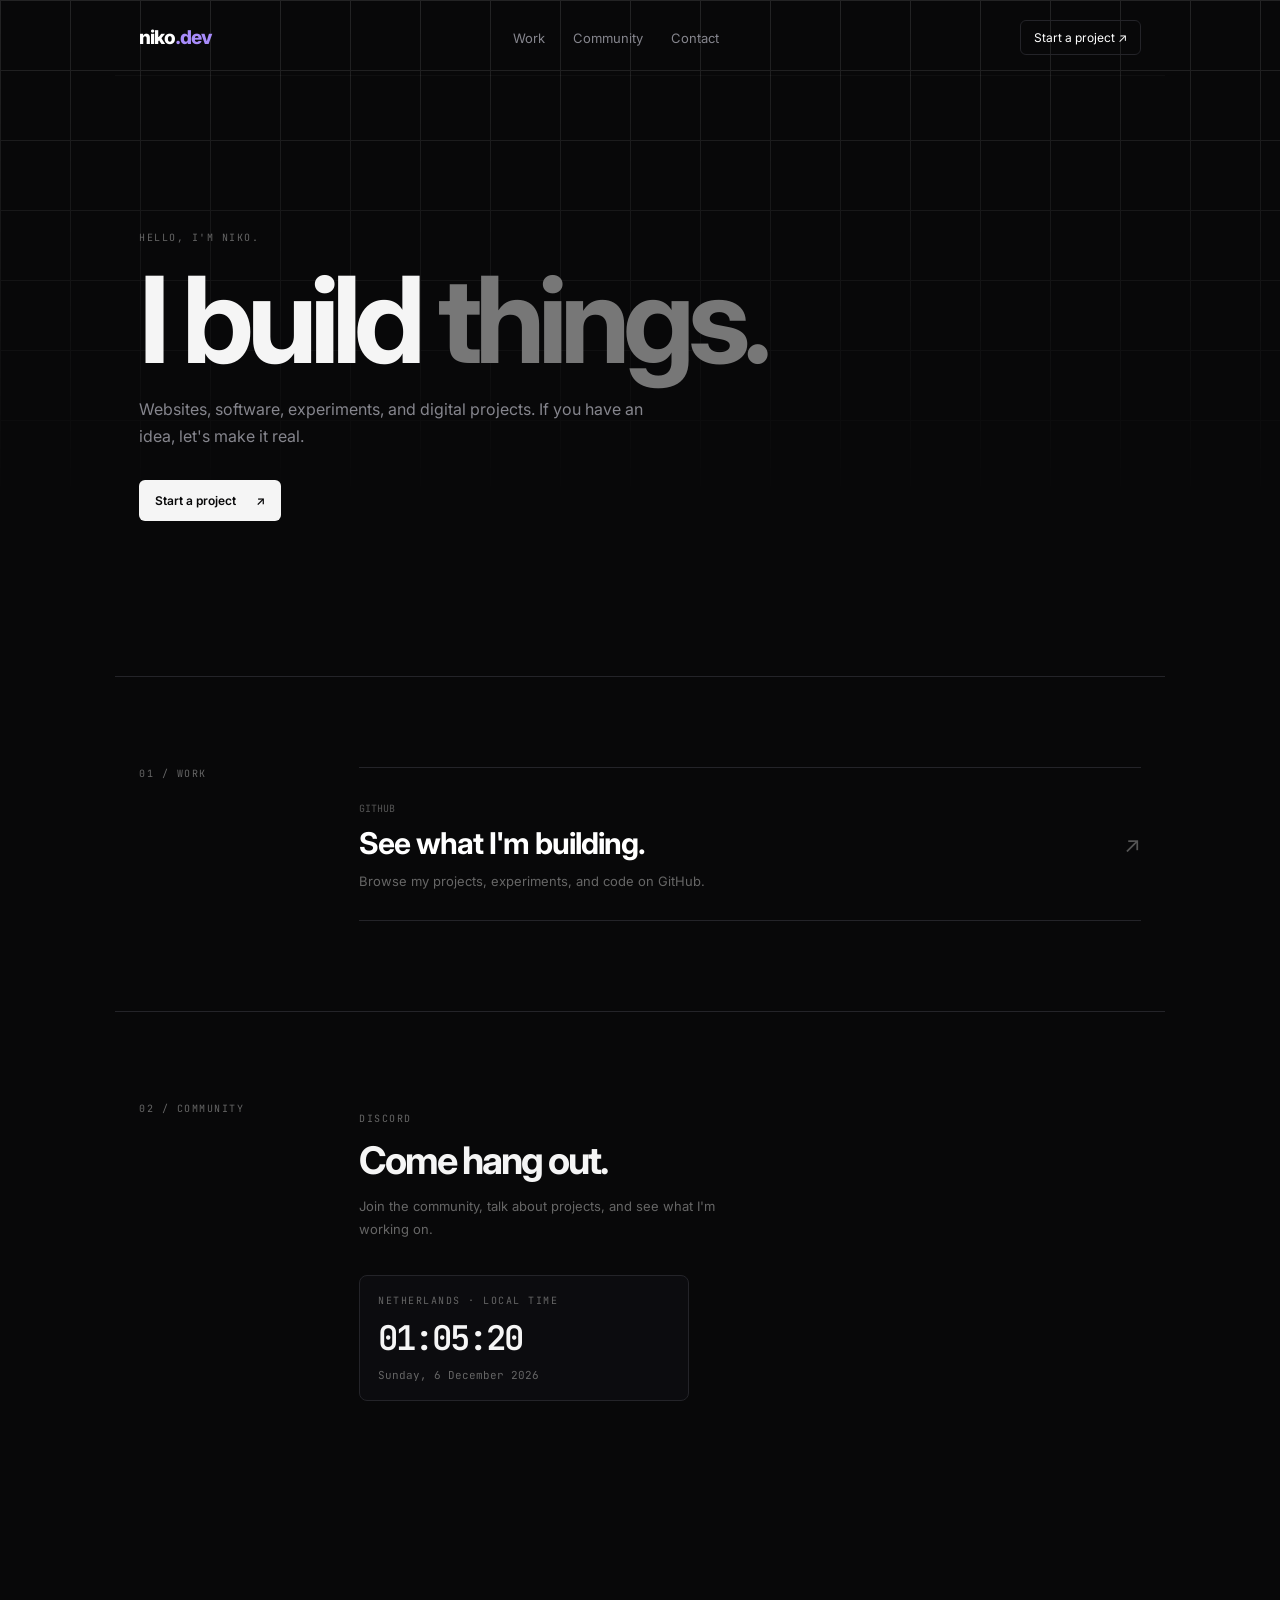
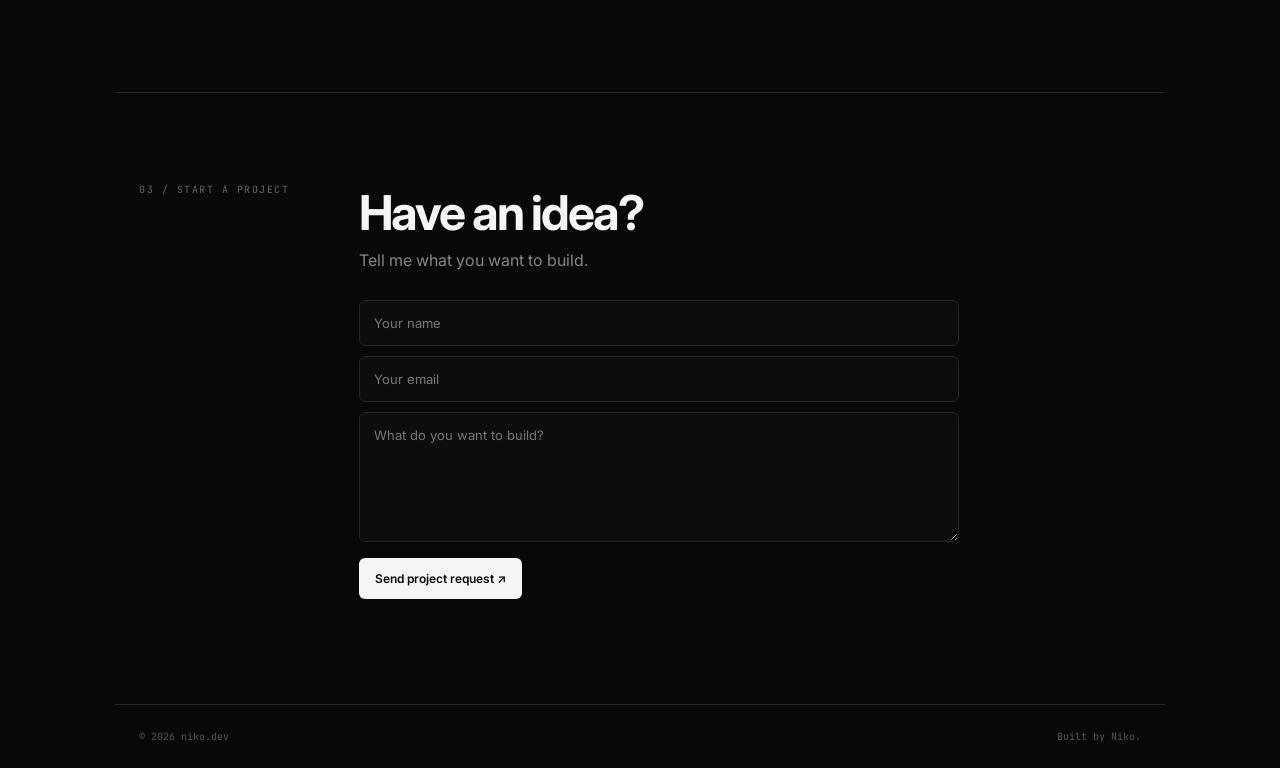
==== index.html @ c7d8f011 "Build smooth developer portfolio with Discord widget and Netherlands time" ====
<!doctype html>
<html lang="en">
<head>
<meta charset="UTF-8">
<meta name="viewport" content="width=device-width,initial-scale=1">
<title>Niko — Developer</title>
<link rel="preconnect" href="https://fonts.googleapis.com">
<link rel="preconnect" href="https://fonts.gstatic.com" crossorigin>
<link href="https://fonts.googleapis.com/css2?family=Inter:wght@400;500;600;700;800&family=JetBrains+Mono&display=swap" rel="stylesheet">
<style>
:root{--bg:#080809;--text:#f5f5f5;--muted:#85858d;--line:#242429;--accent:#a78bfa}*{box-sizing:border-box}html{scroll-behavior:smooth}body{margin:0;background:var(--bg);color:var(--text);font-family:Inter,Arial,sans-serif;overflow-x:hidden}body:before{content:"";position:fixed;inset:0;pointer-events:none;opacity:.11;background-image:linear-gradient(#fff 1px,transparent 1px),linear-gradient(90deg,#fff 1px,transparent 1px);background-size:70px 70px;mask-image:linear-gradient(#000,transparent 58%)}header{height:76px;max-width:1050px;margin:auto;padding:0 24px;display:flex;align-items:center;justify-content:space-between;border-bottom:1px solid #ffffff08;position:relative;z-index:2}.logo{color:#fff;text-decoration:none;font-weight:800;font-size:19px;letter-spacing:-1px}.logo span{color:var(--accent)}nav{display:flex;gap:28px}nav a{font-size:13px;color:var(--muted);text-decoration:none;transition:.25s}nav a:hover{color:#fff}.contact-btn{font-size:12px;color:#fff;text-decoration:none;border:1px solid var(--line);padding:9px 13px;border-radius:6px;transition:.25s}.contact-btn:hover{border-color:#555;background:#111}.hero{max-width:1050px;margin:auto;padding:145px 24px 155px}.mono,.label{font:10px "JetBrains Mono",monospace;letter-spacing:1.5px;color:#666}.hero h1{font-size:clamp(64px,11vw,120px);line-height:.9;letter-spacing:-7px;margin:22px 0}.hero h1 em{font-style:normal;color:#777}.intro{max-width:510px;color:var(--muted);font-size:16px;line-height:1.7;margin-bottom:30px}.primary{display:inline-flex;align-items:center;gap:20px;background:#f5f5f5;color:#080809;text-decoration:none;border:0;border-radius:6px;padding:13px 16px;font:600 12px Inter;cursor:pointer;transition:transform .25s,box-shadow .25s,background .25s}.primary:hover{background:#fff;transform:translateY(-2px);box-shadow:0 10px 35px #0008}.section{max-width:1050px;margin:auto;padding:90px 24px;border-top:1px solid var(--line);display:grid;grid-template-columns:180px 1fr;gap:40px}.github{min-height:150px;padding:28px 0;border-bottom:1px solid var(--line);border-top:1px solid var(--line);display:flex;align-items:center;justify-content:space-between;color:#fff;text-decoration:none;transition:padding .3s}.github:hover{padding-left:12px;padding-right:12px}.github:hover h2{color:var(--accent)}.github span{font:10px "JetBrains Mono";color:#555}.github h2{font-size:30px;letter-spacing:-1px;margin:9px 0;transition:color .25s}.github p,.muted{font-size:13px;color:#666;margin:0;line-height:1.7}.github b{font-size:22px;font-weight:400;color:#555}.community-grid{display:grid;grid-template-columns:1fr 350px;gap:50px;align-items:start}.community-grid h2{font-size:38px;letter-spacing:-2px;margin:12px 0}.community iframe{border:1px solid var(--line);border-radius:10px;display:block}.time-box{margin-top:35px;padding:18px;border:1px solid var(--line);border-radius:8px;background:#0c0c0f;display:flex;flex-direction:column;gap:8px;max-width:330px}.time-box strong{font:600 34px "JetBrains Mono";letter-spacing:-2px}.time-box small{color:#666;font:11px "JetBrains Mono"}.contact-content h2{font-size:48px;letter-spacing:-2px;margin:0 0 8px}.contact-content>p{color:var(--muted);margin:0 0 30px}form{max-width:600px;display:flex;flex-direction:column;gap:10px}input,textarea{background:#0d0d10;border:1px solid var(--line);border-radius:6px;padding:14px;color:#fff;font:13px Inter;outline:none;transition:border-color .25s,background .25s}input:focus,textarea:focus{border-color:#555;background:#101014}textarea{height:130px;resize:vertical}form .primary{align-self:flex-start;margin-top:6px}#status{font-size:12px;color:#8be28b;margin-top:15px}footer{max-width:1050px;margin:auto;border-top:1px solid var(--line);padding:25px 24px;color:#555;font:10px "JetBrains Mono";display:flex;justify-content:space-between}.fade{opacity:0;transform:translateY(14px);animation:up .7s cubic-bezier(.2,.8,.2,1) forwards}.delay1{animation-delay:.08s}.delay2{animation-delay:.16s}.delay3{animation-delay:.24s}.reveal{opacity:0;transform:translateY(18px);transition:opacity .7s,transform .7s}.reveal.show{opacity:1;transform:none}@keyframes up{to{opacity:1;transform:none}}@media(max-width:800px){header nav{display:none}.hero{padding:100px 20px 110px}.hero h1{letter-spacing:-4px}.section{grid-template-columns:1fr;gap:25px;padding:65px 20px}.community-grid{grid-template-columns:1fr}.community iframe{width:100%;max-width:350px}.contact-content h2{font-size:40px}.contact-btn{display:none}}
</style>
</head>
<body>
<header><a class="logo" href="/">niko<span>.dev</span></a><nav><a href="#work">Work</a><a href="#community">Community</a><a href="#contact">Contact</a></nav><a class="contact-btn" href="#contact">Start a project ↗</a></header>
<main>
<section class="hero"><div class="fade"><p class="mono">HELLO, I'M NIKO.</p></div><div class="fade delay1"><h1>I build <em>things.</em></h1></div><div class="fade delay2"><p class="intro">Websites, software, experiments, and digital projects. If you have an idea, let's make it real.</p></div><div class="fade delay3"><a class="primary" href="#contact">Start a project <span>↗</span></a></div></section>
<section id="work" class="section"><div class="label">01 / WORK</div><a class="github reveal" href="https://github.com/nikobutcooler" target="_blank" rel="noopener"><div><span>GITHUB</span><h2>See what I'm building.</h2><p>Browse my projects, experiments, and code on GitHub.</p></div><b>↗</b></a></section>
<section id="community" class="section"><div class="label">02 / COMMUNITY</div><div class="community-grid reveal"><div><p class="mono">DISCORD</p><h2>Come hang out.</h2><p class="muted">Join the community, talk about projects, and see what I'm working on.</p><div class="time-box"><span class="mono">NETHERLANDS · LOCAL TIME</span><strong id="nl-time">--:--:--</strong><small id="nl-date">Loading...</small></div></div><iframe src="https://discord.com/widget?id=1535584600049320071&theme=dark" width="350" height="500" allowtransparency="true" frameborder="0" sandbox="allow-popups allow-popups-to-escape-sandbox allow-same-origin allow-scripts"></iframe></div></section>
<section id="contact" class="section"><div class="label">03 / START A PROJECT</div><div class="contact-content reveal"><h2>Have an idea?</h2><p>Tell me what you want to build.</p><form id="project-form"><input required name="name" placeholder="Your name"><input required type="email" name="email" placeholder="Your email"><textarea required name="message" placeholder="What do you want to build?"></textarea><button class="primary" type="submit">Send project request ↗</button></form><div id="status"></div></div></section>
</main><footer><span>© 2026 niko.dev</span><span>Built by Niko.</span></footer>
<script>
const t=document.getElementById('nl-time'),d=document.getElementById('nl-date');function clock(){let n=new Date();t.textContent=new Intl.DateTimeFormat('en-NL',{timeZone:'Europe/Amsterdam',hour:'2-digit',minute:'2-digit',second:'2-digit',hour12:false}).format(n);d.textContent=new Intl.DateTimeFormat('en-NL',{timeZone:'Europe/Amsterdam',weekday:'long',day:'numeric',month:'long',year:'numeric'}).format(n)}clock();setInterval(clock,1000);const o=new IntersectionObserver(e=>e.forEach(x=>x.isIntersecting&&x.target.classList.add('show')),{threshold:.12});document.querySelectorAll('.reveal').forEach(x=>o.observe(x));document.getElementById('project-form').addEventListener('submit',function(e){e.preventDefault();document.getElementById('status').textContent='✓ Request prepared. Connect this form to your backend/email service to receive it.';this.reset()});
</script>
</body></html>
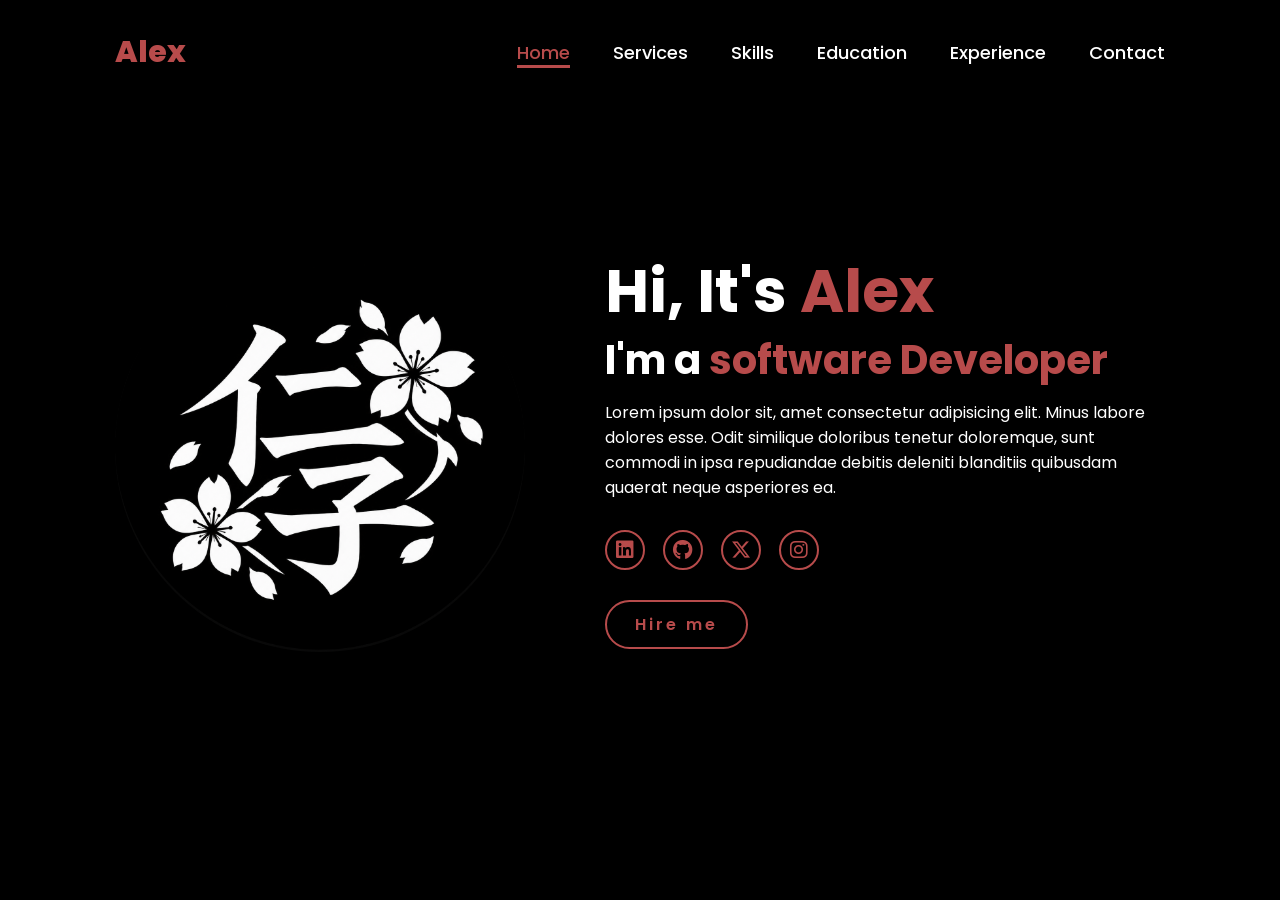
==== commit a475212b: "Rename index(1).html to index.html" ====
--- a/index.html
+++ b/index.html
@@ -1,25 +1,42 @@
-<!doctype html>
-<html lang="en">
-<head>
-<meta charset="UTF-8">
-<meta name="viewport" content="width=device-width,initial-scale=1">
-<title>Niko — Developer</title>
-<link rel="preconnect" href="https://fonts.googleapis.com">
-<link rel="preconnect" href="https://fonts.gstatic.com" crossorigin>
-<link href="https://fonts.googleapis.com/css2?family=Inter:wght@400;500;600;700;800&family=JetBrains+Mono&display=swap" rel="stylesheet">
-<style>
-:root{--bg:#080809;--text:#f5f5f5;--muted:#85858d;--line:#242429;--accent:#a78bfa}*{box-sizing:border-box}html{scroll-behavior:smooth}body{margin:0;background:var(--bg);color:var(--text);font-family:Inter,Arial,sans-serif;overflow-x:hidden}body:before{content:"";position:fixed;inset:0;pointer-events:none;opacity:.11;background-image:linear-gradient(#fff 1px,transparent 1px),linear-gradient(90deg,#fff 1px,transparent 1px);background-size:70px 70px;mask-image:linear-gradient(#000,transparent 58%)}header{height:76px;max-width:1050px;margin:auto;padding:0 24px;display:flex;align-items:center;justify-content:space-between;border-bottom:1px solid #ffffff08;position:relative;z-index:2}.logo{color:#fff;text-decoration:none;font-weight:800;font-size:19px;letter-spacing:-1px}.logo span{color:var(--accent)}nav{display:flex;gap:28px}nav a{font-size:13px;color:var(--muted);text-decoration:none;transition:.25s}nav a:hover{color:#fff}.contact-btn{font-size:12px;color:#fff;text-decoration:none;border:1px solid var(--line);padding:9px 13px;border-radius:6px;transition:.25s}.contact-btn:hover{border-color:#555;background:#111}.hero{max-width:1050px;margin:auto;padding:145px 24px 155px}.mono,.label{font:10px "JetBrains Mono",monospace;letter-spacing:1.5px;color:#666}.hero h1{font-size:clamp(64px,11vw,120px);line-height:.9;letter-spacing:-7px;margin:22px 0}.hero h1 em{font-style:normal;color:#777}.intro{max-width:510px;color:var(--muted);font-size:16px;line-height:1.7;margin-bottom:30px}.primary{display:inline-flex;align-items:center;gap:20px;background:#f5f5f5;color:#080809;text-decoration:none;border:0;border-radius:6px;padding:13px 16px;font:600 12px Inter;cursor:pointer;transition:transform .25s,box-shadow .25s,background .25s}.primary:hover{background:#fff;transform:translateY(-2px);box-shadow:0 10px 35px #0008}.section{max-width:1050px;margin:auto;padding:90px 24px;border-top:1px solid var(--line);display:grid;grid-template-columns:180px 1fr;gap:40px}.github{min-height:150px;padding:28px 0;border-bottom:1px solid var(--line);border-top:1px solid var(--line);display:flex;align-items:center;justify-content:space-between;color:#fff;text-decoration:none;transition:padding .3s}.github:hover{padding-left:12px;padding-right:12px}.github:hover h2{color:var(--accent)}.github span{font:10px "JetBrains Mono";color:#555}.github h2{font-size:30px;letter-spacing:-1px;margin:9px 0;transition:color .25s}.github p,.muted{font-size:13px;color:#666;margin:0;line-height:1.7}.github b{font-size:22px;font-weight:400;color:#555}.community-grid{display:grid;grid-template-columns:1fr 350px;gap:50px;align-items:start}.community-grid h2{font-size:38px;letter-spacing:-2px;margin:12px 0}.community iframe{border:1px solid var(--line);border-radius:10px;display:block}.time-box{margin-top:35px;padding:18px;border:1px solid var(--line);border-radius:8px;background:#0c0c0f;display:flex;flex-direction:column;gap:8px;max-width:330px}.time-box strong{font:600 34px "JetBrains Mono";letter-spacing:-2px}.time-box small{color:#666;font:11px "JetBrains Mono"}.contact-content h2{font-size:48px;letter-spacing:-2px;margin:0 0 8px}.contact-content>p{color:var(--muted);margin:0 0 30px}form{max-width:600px;display:flex;flex-direction:column;gap:10px}input,textarea{background:#0d0d10;border:1px solid var(--line);border-radius:6px;padding:14px;color:#fff;font:13px Inter;outline:none;transition:border-color .25s,background .25s}input:focus,textarea:focus{border-color:#555;background:#101014}textarea{height:130px;resize:vertical}form .primary{align-self:flex-start;margin-top:6px}#status{font-size:12px;color:#8be28b;margin-top:15px}footer{max-width:1050px;margin:auto;border-top:1px solid var(--line);padding:25px 24px;color:#555;font:10px "JetBrains Mono";display:flex;justify-content:space-between}.fade{opacity:0;transform:translateY(14px);animation:up .7s cubic-bezier(.2,.8,.2,1) forwards}.delay1{animation-delay:.08s}.delay2{animation-delay:.16s}.delay3{animation-delay:.24s}.reveal{opacity:0;transform:translateY(18px);transition:opacity .7s,transform .7s}.reveal.show{opacity:1;transform:none}@keyframes up{to{opacity:1;transform:none}}@media(max-width:800px){header nav{display:none}.hero{padding:100px 20px 110px}.hero h1{letter-spacing:-4px}.section{grid-template-columns:1fr;gap:25px;padding:65px 20px}.community-grid{grid-template-columns:1fr}.community iframe{width:100%;max-width:350px}.contact-content h2{font-size:40px}.contact-btn{display:none}}
-</style>
-</head>
-<body>
-<header><a class="logo" href="/">niko<span>.dev</span></a><nav><a href="#work">Work</a><a href="#community">Community</a><a href="#contact">Contact</a></nav><a class="contact-btn" href="#contact">Start a project ↗</a></header>
-<main>
-<section class="hero"><div class="fade"><p class="mono">HELLO, I'M NIKO.</p></div><div class="fade delay1"><h1>I build <em>things.</em></h1></div><div class="fade delay2"><p class="intro">Websites, software, experiments, and digital projects. If you have an idea, let's make it real.</p></div><div class="fade delay3"><a class="primary" href="#contact">Start a project <span>↗</span></a></div></section>
-<section id="work" class="section"><div class="label">01 / WORK</div><a class="github reveal" href="https://github.com/nikobutcooler" target="_blank" rel="noopener"><div><span>GITHUB</span><h2>See what I'm building.</h2><p>Browse my projects, experiments, and code on GitHub.</p></div><b>↗</b></a></section>
-<section id="community" class="section"><div class="label">02 / COMMUNITY</div><div class="community-grid reveal"><div><p class="mono">DISCORD</p><h2>Come hang out.</h2><p class="muted">Join the community, talk about projects, and see what I'm working on.</p><div class="time-box"><span class="mono">NETHERLANDS · LOCAL TIME</span><strong id="nl-time">--:--:--</strong><small id="nl-date">Loading...</small></div></div><iframe src="https://discord.com/widget?id=1535584600049320071&theme=dark" width="350" height="500" allowtransparency="true" frameborder="0" sandbox="allow-popups allow-popups-to-escape-sandbox allow-same-origin allow-scripts"></iframe></div></section>
-<section id="contact" class="section"><div class="label">03 / START A PROJECT</div><div class="contact-content reveal"><h2>Have an idea?</h2><p>Tell me what you want to build.</p><form id="project-form"><input required name="name" placeholder="Your name"><input required type="email" name="email" placeholder="Your email"><textarea required name="message" placeholder="What do you want to build?"></textarea><button class="primary" type="submit">Send project request ↗</button></form><div id="status"></div></div></section>
-</main><footer><span>© 2026 niko.dev</span><span>Built by Niko.</span></footer>
-<script>
-const t=document.getElementById('nl-time'),d=document.getElementById('nl-date');function clock(){let n=new Date();t.textContent=new Intl.DateTimeFormat('en-NL',{timeZone:'Europe/Amsterdam',hour:'2-digit',minute:'2-digit',second:'2-digit',hour12:false}).format(n);d.textContent=new Intl.DateTimeFormat('en-NL',{timeZone:'Europe/Amsterdam',weekday:'long',day:'numeric',month:'long',year:'numeric'}).format(n)}clock();setInterval(clock,1000);const o=new IntersectionObserver(e=>e.forEach(x=>x.isIntersecting&&x.target.classList.add('show')),{threshold:.12});document.querySelectorAll('.reveal').forEach(x=>o.observe(x));document.getElementById('project-form').addEventListener('submit',function(e){e.preventDefault();document.getElementById('status').textContent='✓ Request prepared. Connect this form to your backend/email service to receive it.';this.reset()});
-</script>
-</body></html>+<!DOCTYPE html>
+<html lang="en">
+    
+<head>
+    <meta charset="UTF-8">
+    <meta name="viewport" content="width=device-width, initial-scale=1.0">
+    <link rel="stylesheet" href="https://cdnjs.cloudflare.com/ajax/libs/font-awesome/6.5.2/css/all.min.css">
+    <link rel="stylesheet" href="style.css">
+    <title>Portfolio Website</title>
+</head>
+<body>
+    <header>
+        <a href="#" class="logo">Alex</a>
+
+        <nav>
+            <a href="#" class="active"> Home</a>
+            <a href="#" >Services</a>
+            <a href="#" >Skills</a>
+            <a href="#" >Education</a>
+            <a href="#" >Experience</a>
+            <a href="#" >Contact</a>
+        </nav>
+    </header>
+    <section class="home">
+        <div class="home-img">
+            <img src="main.jpg" alt="">
+        </div>
+        <div class="home-content">
+            <h1>Hi, It's <span>Alex</span></h1>
+            <h3 class="typing-text">I'm a <span></span></h3>
+            <p>Lorem ipsum dolor sit, amet consectetur adipisicing elit. Minus labore dolores esse. Odit similique doloribus tenetur doloremque, sunt commodi in ipsa repudiandae debitis deleniti blanditiis quibusdam quaerat neque asperiores ea.</p>
+            <div class="social-icons">
+                <a href="#"><i class="fa-brands fa-linkedin"></i></a>
+                <a href="#"><i class="fa-brands fa-github"></i></a>
+                <a href="#"><i class="fa-brands fa-x-twitter"></i></a>
+                <a href="#"><i class="fa-brands fa-instagram"></i></a>
+            </div>
+            <a href="#" class="btn">Hire me</a>
+        </div>
+    </section>
+</body>
+</html>
--- a/style.css
+++ b/style.css
@@ -0,0 +1,270 @@
+@import url('https://fonts.googleapis.com/css2?family=Poppins:wght@100;200;300;400;500;600&display=swap');
+
+*{
+    margin: 0;
+    padding: 0;
+    box-sizing: border-box;
+    text-decoration: none;
+    border: none;
+    outline: none;
+    font-family: 'Poppins', sans-serif;
+}
+
+html{
+    font-size: 62.5%;
+}
+
+body{
+    width: 100%;
+    height: 100vh;
+    overflow-x: hidden;
+    background-color: black;
+    color: white;
+}
+
+header{
+    margin-top: 20px;
+    position: fixed;
+    top: 0;
+    left: 0;
+    width: 100%;
+    padding: 1rem 9%;
+    background-color: transparent;
+    filter: drop-shadow(10px);
+    display: flex;
+    justify-content: space-between;
+    align-items: center;
+    z-index: 100;
+}
+
+.logo{
+    font-size: 3rem;
+    color: #b74b4b;
+    font-weight: 800;
+    cursor: pointer;
+    transition: 0.5s ease;
+}
+
+.logo:hover{
+    transform: scale(1.1);
+}
+
+nav a{
+    font-size: 1.8rem;
+    color: white;
+    margin-left: 4rem;
+    font-weight: 500;
+    transition: 0.3s ease;
+    border-bottom: 3px solid transparent;
+}
+
+nav a:hover,
+nav a.active{
+    color: #b74b4b;
+    border-bottom: 3px solid #b74b4b;
+}
+
+@media(max-width:995px){
+    nav{
+        position: absolute;
+        display: none;
+        top: 0;
+        right: 0;
+        width: 40%;
+        border-left: 3px solid #b74b4b;
+        border-bottom: 3px solid #b74b4b;
+        border-bottom-left-radius: 2rem;
+        padding: 1rem solid;
+        background-color: #161616;
+        border-top: 0.1rem solid rgba(0,0,0,0.1);
+    }
+
+    nav.active{
+        display: block;
+    }
+
+    nav a{
+        display: block;
+        font-size: 2rem;
+        margin: 3rem 0;
+    }
+
+    nav a:hover,
+    nav a.active{
+        padding: 1rem;
+        border-radius: 0.5rem;
+        border-bottom: 0.5rem solid #b74b4b;
+    }
+}
+
+section{
+    min-height: 100vh;
+    padding: 5rem 9% 5rem;
+}
+
+.home{
+    display: flex;
+    justify-content: center;
+    align-items: center;
+    gap: 8rem;
+    background-color: black;
+}
+
+.home .home-content h1{
+    font-size: 6rem;
+    font-weight: 700;
+    line-height: 1.3;
+}
+
+span{
+    color: #b74b4b;
+}
+
+.home-content h3{
+    font-size: 4rem;
+    margin-bottom: 1rem;
+    font-weight: 700;
+}
+
+.home-content p{
+    font-size: 1.6rem;
+}
+
+.home-img{
+    border-radius: 50%;
+}
+
+.home-img img{
+    position: relative;
+    width: 32vw;
+    border-radius: 50%;
+    box-shadow: 0 0 25px solid #b74b4b;
+    cursor: pointer;
+    transition: 0.2s linear;
+}
+
+.home-img img:hover{
+    font-size: 1.8rem;
+    font-weight: 500;
+}
+
+.social-icons a{
+    display: inline-flex;
+    justify-content: center;
+    align-items: center;
+    width: 4rem;
+    height: 4rem;
+    background-color: transparent;
+    border: 0.2rem solid #b74b4b;
+    font-size: 2rem;
+    border-radius: 50%;
+    margin: 3rem 1.5rem 3rem 0;
+    transition: 0.3s ease;
+    color: #b74b4b;
+}
+
+.social-icons a:hover{
+    color: black;
+    transform: scale(1.3) translateY(-5px);
+    background-color: #b74b4b;
+    box-shadow: 0  0 25px #b74b4b;
+}
+
+.btn{
+    display: inline-block;
+    padding: 1rem 2.8rem;
+    background-color: black;
+    border-radius: 4rem;
+    font-size: 1.6rem;
+    color: #b74b4b;
+    letter-spacing: 0.3rem;
+    font-weight: 600;
+    border: 2px solid #b74b4b;
+    transition: 0.3s ease;
+    cursor: pointer;
+}
+
+.btn:hover{
+    transform: scale3d(1.03);
+    background-color: #b74b4b;
+    color: black;
+    box-shadow: 0 0 25px #b74b4b;
+}
+
+.typing-text{
+    font-size: 34px;
+    font-weight: 600;
+    min-width: 280px;
+}
+
+.typing-text span{
+    position: relative;
+}
+
+.typing-text span::before{
+    content: "software Developer";
+    color: #b74b4b;
+    animation: words 20s infinite;
+}
+
+.typing-text span::after{
+    content: "";
+    background-color: black;
+    position: absolute;
+    width: calc(100% + 8px);
+    height: 100%;
+    border-left: 3px solid black;
+    right: -8;
+    animation: cursor 0.6s infinite;
+}
+
+@keyframes cursor{
+    to{
+        border-left: 3px solid #b74b4b;
+    }
+}
+
+@keyframes words{
+    0%, 20%{
+        content: "Web Developer";
+    }
+    21%, 40%{
+        content: "Developer";
+    }
+    41%, 60%{
+        content: "Web Designer";
+    }
+    61%, 80%{
+        content: "Youtuber";
+    }
+    81%, 100%{
+        content: "Script Writer";
+    }
+}
+
+@media (max-width: 1000px){
+    .home{
+        gap: 4rem;
+    }
+}
+
+@media(max-width:995px){
+    .home{
+        flex-direction: column;
+        margin: 5rem 4rem;
+    }
+
+    .home .home-content h3{
+        font-size: 2.5rem;
+    }
+
+    .home-content h1{
+        font-size: 5rem;
+    }
+
+    .home-img img{
+        width: 70vw;
+        margin-top: 4rem;
+    }
+}
+
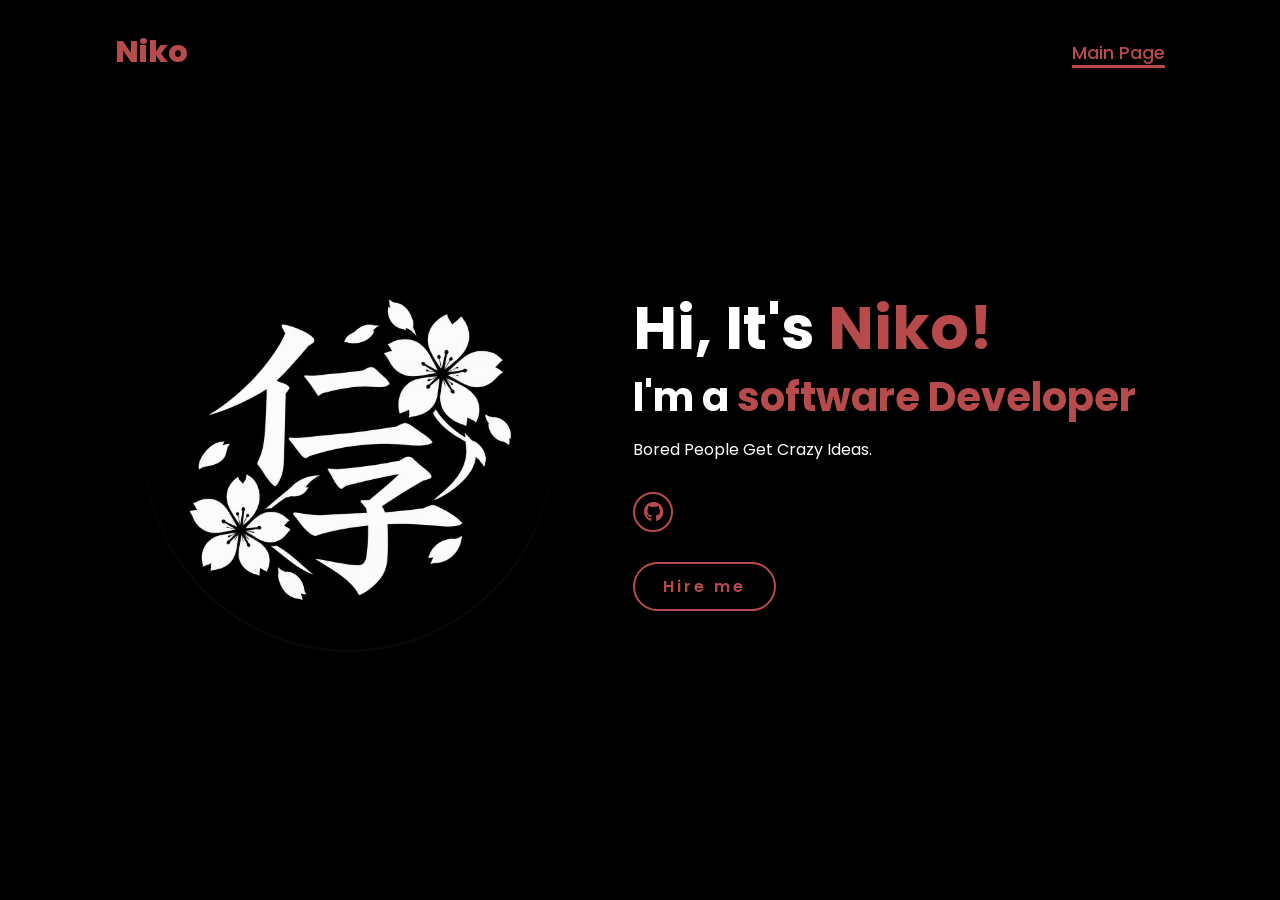
==== commit 7ce43da3: "Update index.html" ====
--- a/index.html
+++ b/index.html
@@ -6,19 +6,14 @@
     <meta name="viewport" content="width=device-width, initial-scale=1.0">
     <link rel="stylesheet" href="https://cdnjs.cloudflare.com/ajax/libs/font-awesome/6.5.2/css/all.min.css">
     <link rel="stylesheet" href="style.css">
-    <title>Portfolio Website</title>
+    <title>:D</title>
 </head>
 <body>
     <header>
-        <a href="#" class="logo">Alex</a>
+        <a href="#" class="logo">Niko</a>
 
         <nav>
-            <a href="#" class="active"> Home</a>
-            <a href="#" >Services</a>
-            <a href="#" >Skills</a>
-            <a href="#" >Education</a>
-            <a href="#" >Experience</a>
-            <a href="#" >Contact</a>
+            <a href="#" class="active">Main Page</a>
         </nav>
     </header>
     <section class="home">
@@ -26,16 +21,13 @@
             <img src="main.jpg" alt="">
         </div>
         <div class="home-content">
-            <h1>Hi, It's <span>Alex</span></h1>
+            <h1>Hi, It's <span>Niko!</span></h1>
             <h3 class="typing-text">I'm a <span></span></h3>
-            <p>Lorem ipsum dolor sit, amet consectetur adipisicing elit. Minus labore dolores esse. Odit similique doloribus tenetur doloremque, sunt commodi in ipsa repudiandae debitis deleniti blanditiis quibusdam quaerat neque asperiores ea.</p>
+            <p>Bored People Get Crazy Ideas.</p>
             <div class="social-icons">
-                <a href="#"><i class="fa-brands fa-linkedin"></i></a>
-                <a href="#"><i class="fa-brands fa-github"></i></a>
-                <a href="#"><i class="fa-brands fa-x-twitter"></i></a>
-                <a href="#"><i class="fa-brands fa-instagram"></i></a>
+                <a href="github"><i class="fa-brands fa-github"></i></a>
             </div>
-            <a href="#" class="btn">Hire me</a>
+            <a href="email" class="btn">Hire me</a>
         </div>
     </section>
 </body>
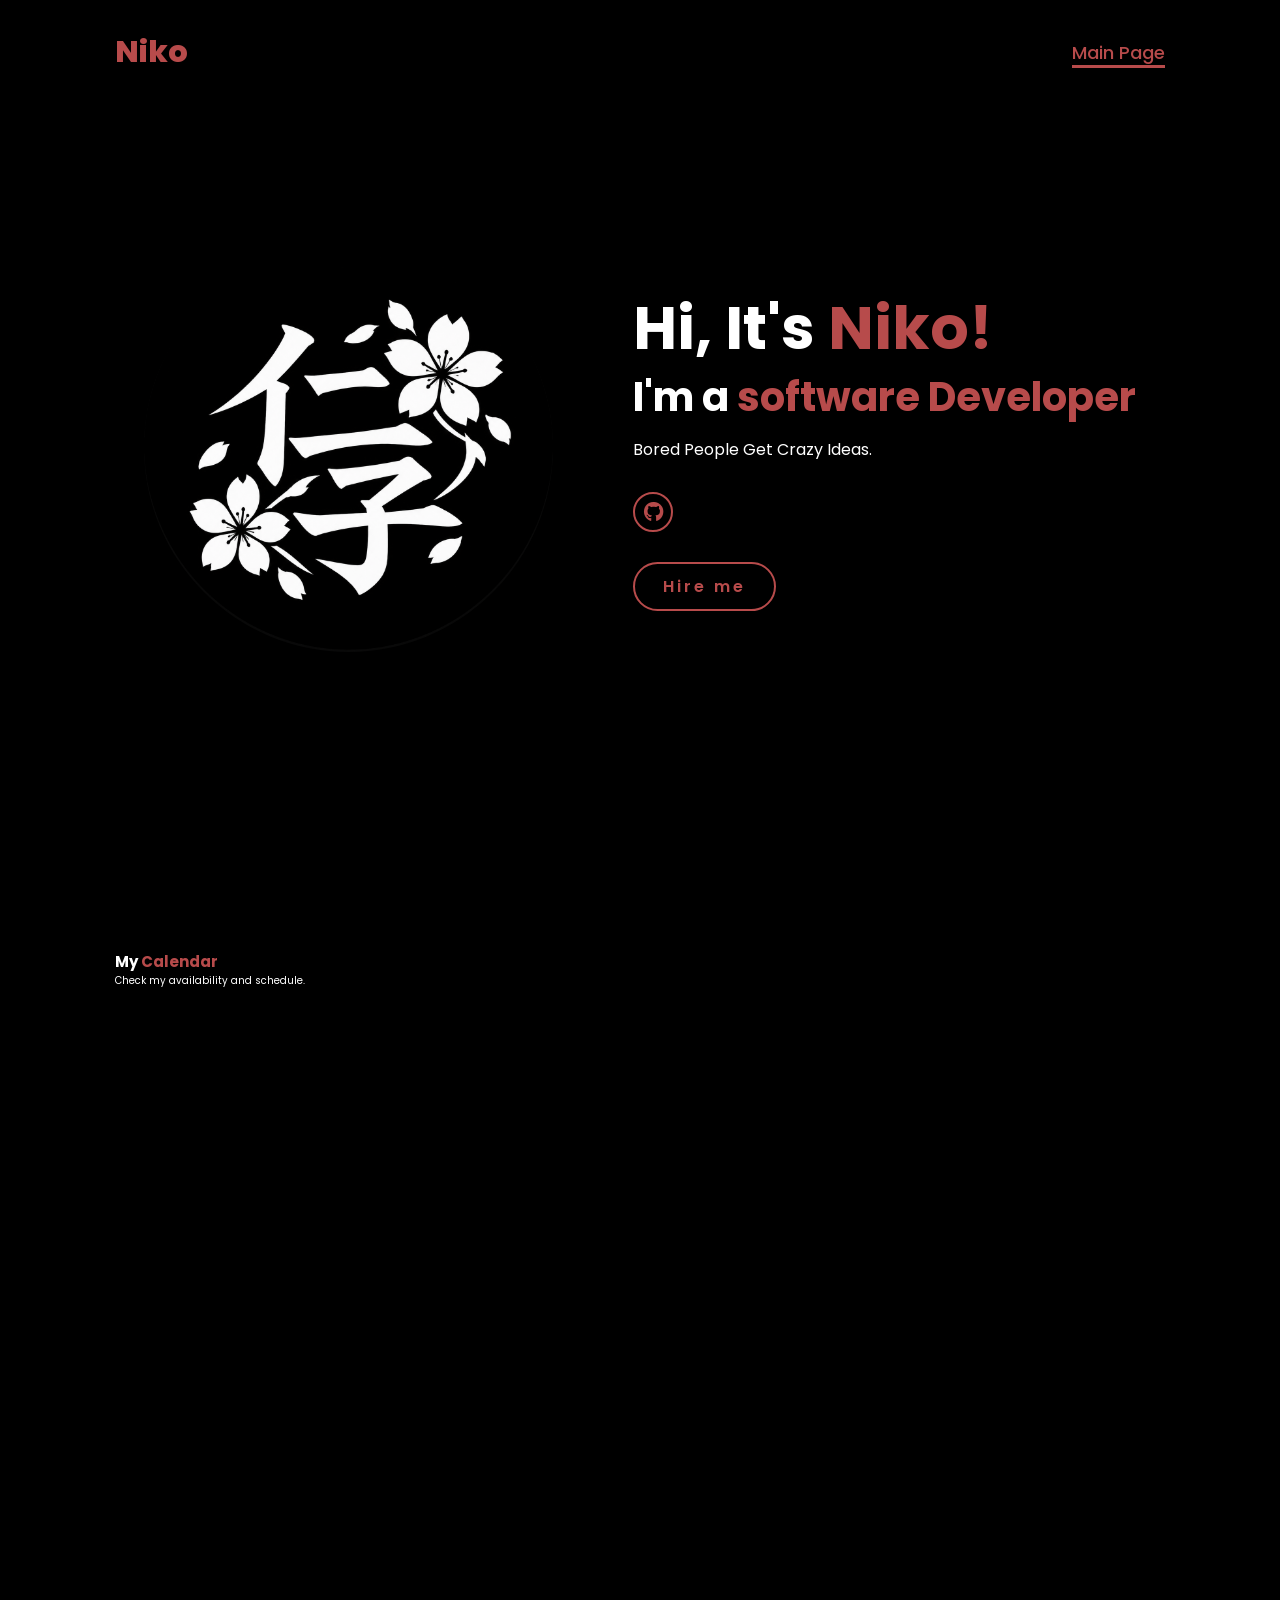
==== commit 402dccb2: "Update index.html" ====
--- a/index.html
+++ b/index.html
@@ -1,34 +1,93 @@
 <!DOCTYPE html>
 <html lang="en">
-    
 <head>
     <meta charset="UTF-8">
     <meta name="viewport" content="width=device-width, initial-scale=1.0">
-    <link rel="stylesheet" href="https://cdnjs.cloudflare.com/ajax/libs/font-awesome/6.5.2/css/all.min.css">
+
+    <title>Niko — Portfolio</title>
+
     <link rel="stylesheet" href="style.css">
-    <title>:D</title>
+
+    <link
+        rel="stylesheet"
+        href="https://cdnjs.cloudflare.com/ajax/libs/font-awesome/6.5.2/css/all.min.css"
+    >
 </head>
+
 <body>
-    <header>
-        <a href="#" class="logo">Niko</a>
 
-        <nav>
-            <a href="#" class="active">Main Page</a>
-        </nav>
-    </header>
-    <section class="home">
-        <div class="home-img">
-            <img src="main.jpg" alt="">
+<header>
+    <a href="#" class="logo">Niko</a>
+
+    <nav>
+        <a href="#" class="active">Main Page</a>
+    </nav>
+</header>
+
+
+
+
+<section class="home">
+
+    <div class="home-img">
+        <img src="main.jpg" alt="Niko">
+    </div>
+
+    <div class="home-content">
+
+        <h1>Hi, It's <span>Niko!</span></h1>
+
+        <h3 class="typing-text">
+            I'm a <span></span>
+        </h3>
+
+        <p>
+            Bored People Get Crazy Ideas.
+        </p>
+
+        <div class="social-icons">
+
+            <a href="github" aria-label="GitHub">
+                <i class="fa-brands fa-github"></i>
+            </a>
+
         </div>
-        <div class="home-content">
-            <h1>Hi, It's <span>Niko!</span></h1>
-            <h3 class="typing-text">I'm a <span></span></h3>
-            <p>Bored People Get Crazy Ideas.</p>
-            <div class="social-icons">
-                <a href="github"><i class="fa-brands fa-github"></i></a>
-            </div>
-            <a href="email" class="btn">Hire me</a>
+
+        <a href="email" class="btn">
+            Hire me
+        </a>
+
+    </div>
+
+</section>
+
+
+<!-- its 3am leave me alone claude :[ -->
+
+<section class="calendar-section">
+
+    <div class="calendar-container">
+
+        <h2>My <span>Calendar</span></h2>
+
+        <p class="calendar-description">
+            Check my availability and schedule.
+        </p>
+
+        <div class="calendar-wrapper">
+
+            <iframe
+                src="https://calendar.google.com/calendar/embed?src=149a85f6ba852b319886a43e6353422af8e94b79077515bdbb19c2bb87d4b33e%40group.calendar.google.com&ctz=Europe%2FAmsterdam"
+                frameborder="0"
+                scrolling="no">
+            </iframe>
+
         </div>
-    </section>
+
+    </div>
+
+</section>
+
+
 </body>
 </html>
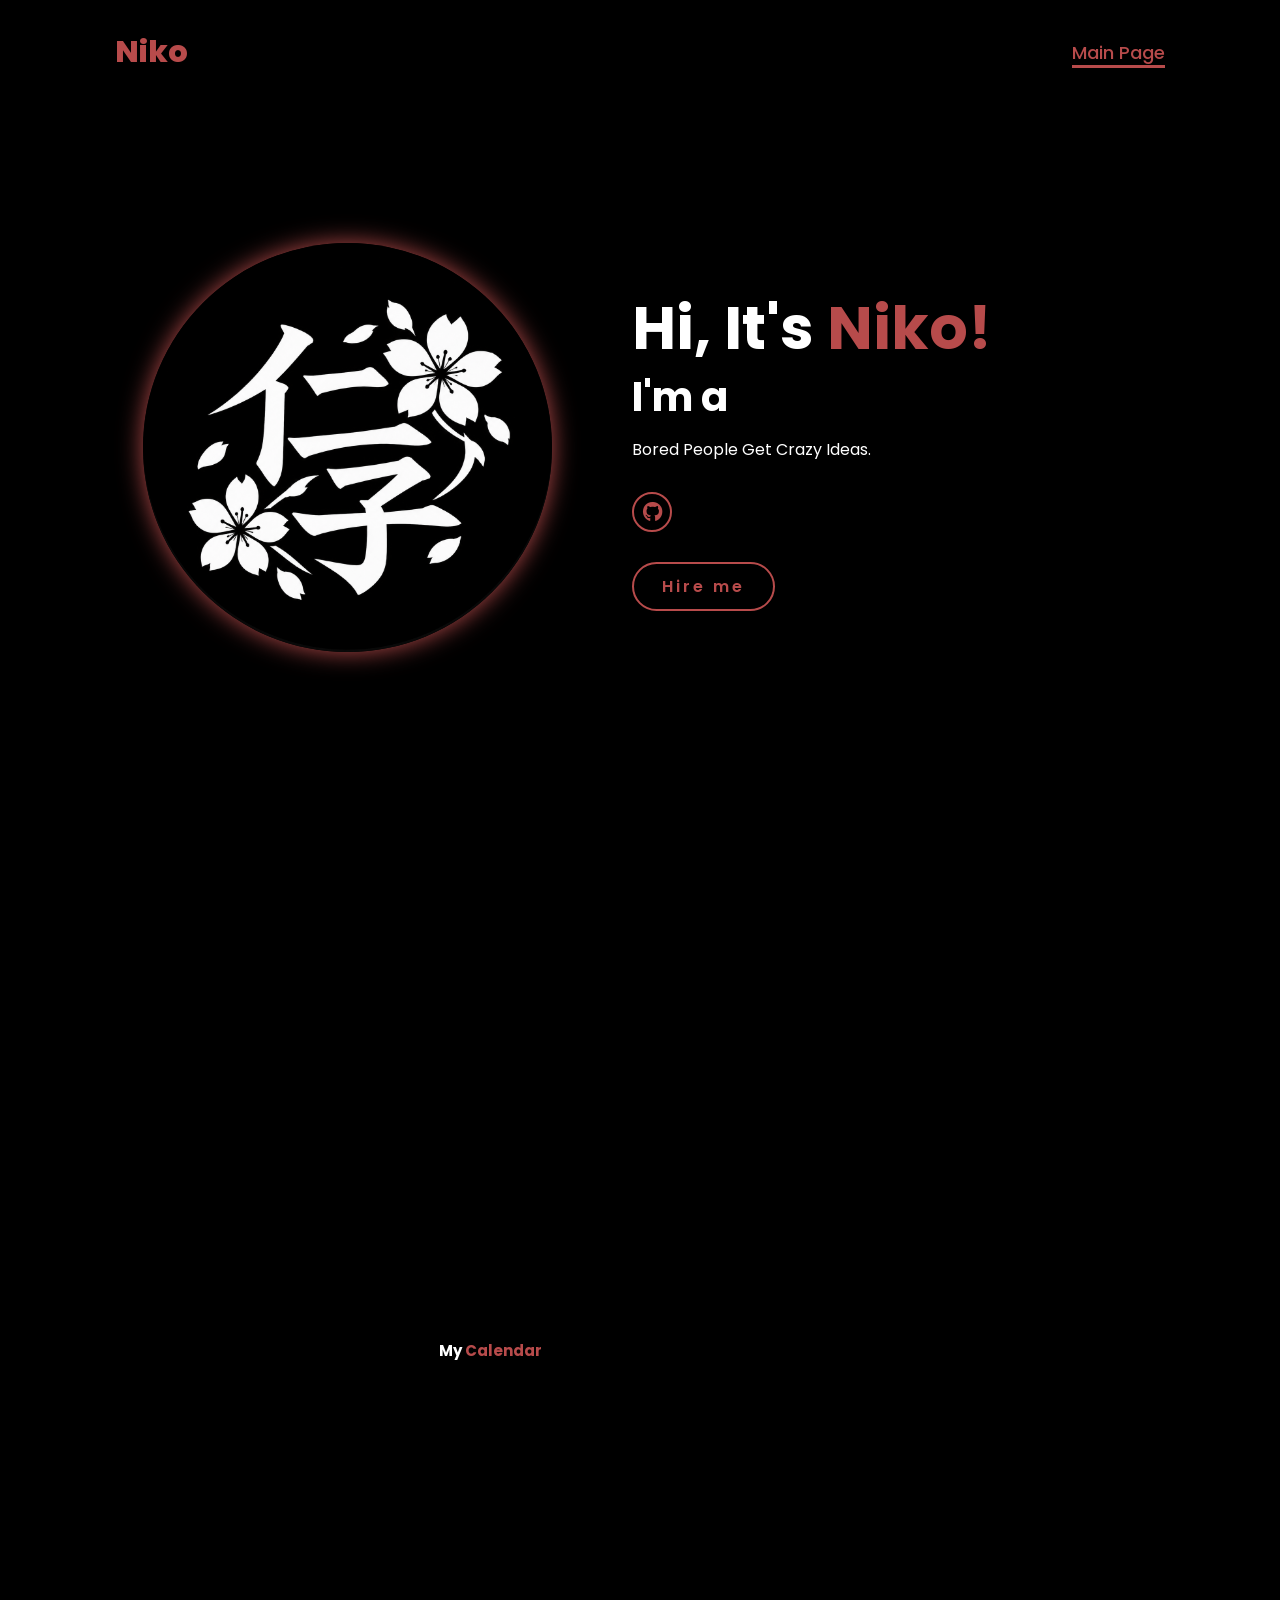
==== commit 6775c762: "Update index.html" ====
--- a/index.html
+++ b/index.html
@@ -1,10 +1,11 @@
 <!DOCTYPE html>
 <html lang="en">
+
 <head>
     <meta charset="UTF-8">
     <meta name="viewport" content="width=device-width, initial-scale=1.0">
 
-    <title>Niko — Portfolio</title>
+    <title>Niko</title>
 
     <link rel="stylesheet" href="style.css">
 
@@ -25,12 +26,10 @@
 </header>
 
 
-
-
 <section class="home">
 
     <div class="home-img">
-        <img src="main.jpg" alt="Niko">
+        <img src="main.jpg" alt="">
     </div>
 
     <div class="home-content">
@@ -41,48 +40,33 @@
             I'm a <span></span>
         </h3>
 
-        <p>
-            Bored People Get Crazy Ideas.
-        </p>
+        <p>Bored People Get Crazy Ideas.</p>
 
         <div class="social-icons">
-
-            <a href="github" aria-label="GitHub">
+            <a href="github">
                 <i class="fa-brands fa-github"></i>
             </a>
-
         </div>
 
-        <a href="email" class="btn">
-            Hire me
-        </a>
+        <a href="email" class="btn">Hire me</a>
 
     </div>
 
 </section>
 
 
-<!-- its 3am leave me alone claude :[ -->
 
 <section class="calendar-section">
 
-    <div class="calendar-container">
+    <h2>My <span>Calendar</span></h2>
 
-        <h2>My <span>Calendar</span></h2>
+    <div class="calendar">
 
-        <p class="calendar-description">
-            Check my availability and schedule.
-        </p>
-
-        <div class="calendar-wrapper">
-
-            <iframe
-                src="https://calendar.google.com/calendar/embed?src=149a85f6ba852b319886a43e6353422af8e94b79077515bdbb19c2bb87d4b33e%40group.calendar.google.com&ctz=Europe%2FAmsterdam"
-                frameborder="0"
-                scrolling="no">
-            </iframe>
-
-        </div>
+        <iframe
+            src="https://calendar.google.com/calendar/embed?src=149a85f6ba852b319886a43e6353422af8e94b79077515bdbb19c2bb87d4b33e%40group.calendar.google.com&ctz=Europe%2FAmsterdam"
+            frameborder="0"
+            scrolling="no">
+        </iframe>
 
     </div>
 
--- a/style.css
+++ b/style.css
@@ -1,6 +1,9 @@
 @import url('https://fonts.googleapis.com/css2?family=Poppins:wght@100;200;300;400;500;600&display=swap');
 
-*{
+
+
+
+* {
     margin: 0;
     padding: 0;
     box-sizing: border-box;
@@ -10,19 +13,34 @@
     font-family: 'Poppins', sans-serif;
 }
 
-html{
+
+
+
+html {
     font-size: 62.5%;
-}
-
-body{
+    scroll-behavior: smooth;
+}
+
+body {
     width: 100%;
-    height: 100vh;
+    min-height: 100vh;
     overflow-x: hidden;
     background-color: black;
     color: white;
 }
 
-header{
+section {
+    min-height: 100vh;
+    padding: 5rem 9% 5rem;
+}
+
+span {
+    color: #b74b4b;
+}
+
+
+
+header {
     margin-top: 20px;
     position: fixed;
     top: 0;
@@ -37,7 +55,7 @@
     z-index: 100;
 }
 
-.logo{
+.logo {
     font-size: 3rem;
     color: #b74b4b;
     font-weight: 800;
@@ -45,11 +63,13 @@
     transition: 0.5s ease;
 }
 
-.logo:hover{
+.logo:hover {
     transform: scale(1.1);
 }
 
-nav a{
+
+
+nav a {
     font-size: 1.8rem;
     color: white;
     margin-left: 4rem;
@@ -59,50 +79,14 @@
 }
 
 nav a:hover,
-nav a.active{
+nav a.active {
     color: #b74b4b;
     border-bottom: 3px solid #b74b4b;
 }
 
-@media(max-width:995px){
-    nav{
-        position: absolute;
-        display: none;
-        top: 0;
-        right: 0;
-        width: 40%;
-        border-left: 3px solid #b74b4b;
-        border-bottom: 3px solid #b74b4b;
-        border-bottom-left-radius: 2rem;
-        padding: 1rem solid;
-        background-color: #161616;
-        border-top: 0.1rem solid rgba(0,0,0,0.1);
-    }
-
-    nav.active{
-        display: block;
-    }
-
-    nav a{
-        display: block;
-        font-size: 2rem;
-        margin: 3rem 0;
-    }
-
-    nav a:hover,
-    nav a.active{
-        padding: 1rem;
-        border-radius: 0.5rem;
-        border-bottom: 0.5rem solid #b74b4b;
-    }
-}
-
-section{
-    min-height: 100vh;
-    padding: 5rem 9% 5rem;
-}
-
-.home{
+
+
+.home {
     display: flex;
     justify-content: center;
     align-items: center;
@@ -110,45 +94,45 @@
     background-color: black;
 }
 
-.home .home-content h1{
+.home .home-content h1 {
     font-size: 6rem;
     font-weight: 700;
     line-height: 1.3;
 }
 
-span{
-    color: #b74b4b;
-}
-
-.home-content h3{
+.home-content h3 {
     font-size: 4rem;
     margin-bottom: 1rem;
     font-weight: 700;
 }
 
-.home-content p{
+.home-content p {
     font-size: 1.6rem;
 }
 
-.home-img{
+
+
+
+.home-img {
     border-radius: 50%;
 }
 
-.home-img img{
+.home-img img {
     position: relative;
     width: 32vw;
+    max-width: 450px;
     border-radius: 50%;
-    box-shadow: 0 0 25px solid #b74b4b;
+    box-shadow: 0 0 25px #b74b4b;
     cursor: pointer;
     transition: 0.2s linear;
 }
 
-.home-img img:hover{
-    font-size: 1.8rem;
-    font-weight: 500;
-}
-
-.social-icons a{
+.home-img img:hover {
+    transform: scale(1.03);
+}
+
+
+.social-icons a {
     display: inline-flex;
     justify-content: center;
     align-items: center;
@@ -163,14 +147,17 @@
     color: #b74b4b;
 }
 
-.social-icons a:hover{
+.social-icons a:hover {
     color: black;
     transform: scale(1.3) translateY(-5px);
     background-color: #b74b4b;
-    box-shadow: 0  0 25px #b74b4b;
-}
-
-.btn{
+    box-shadow: 0 0 25px #b74b4b;
+}
+
+
+
+
+.btn {
     display: inline-block;
     padding: 1rem 2.8rem;
     background-color: black;
@@ -184,87 +171,235 @@
     cursor: pointer;
 }
 
-.btn:hover{
-    transform: scale3d(1.03);
+.btn:hover {
+    transform: scale(1.03);
     background-color: #b74b4b;
     color: black;
     box-shadow: 0 0 25px #b74b4b;
 }
 
-.typing-text{
+
+
+
+.typing-text {
     font-size: 34px;
     font-weight: 600;
     min-width: 280px;
 }
 
-.typing-text span{
+.typing-text span {
     position: relative;
 }
 
-.typing-text span::before{
-    content: "software Developer";
+.typing-text span::before {
+    content: "Software Developer";
     color: #b74b4b;
     animation: words 20s infinite;
 }
 
-.typing-text span::after{
+.typing-text span::after {
     content: "";
     background-color: black;
     position: absolute;
     width: calc(100% + 8px);
     height: 100%;
     border-left: 3px solid black;
-    right: -8;
+    right: -8px;
     animation: cursor 0.6s infinite;
 }
 
-@keyframes cursor{
-    to{
+
+
+
+@keyframes cursor {
+    to {
         border-left: 3px solid #b74b4b;
     }
 }
 
-@keyframes words{
-    0%, 20%{
+@keyframes words {
+
+    0%, 20% {
         content: "Web Developer";
     }
-    21%, 40%{
+
+    21%, 40% {
         content: "Developer";
     }
-    41%, 60%{
+
+    41%, 60% {
         content: "Web Designer";
     }
-    61%, 80%{
-        content: "Youtuber";
-    }
-    81%, 100%{
+
+    61%, 80% {
+        content: "YouTuber";
+    }
+
+    81%, 100% {
         content: "Script Writer";
     }
 }
 
-@media (max-width: 1000px){
-    .home{
+
+.calendar-section {
+    background-color: black;
+    display: flex;
+    justify-content: center;
+    align-items: center;
+}
+
+.calendar-container {
+    width: 100%;
+    max-width: 1200px;
+    text-align: center;
+}
+
+.calendar-container h2 {
+    font-size: 5rem;
+    margin-bottom: 1rem;
+}
+
+.calendar-description {
+    font-size: 1.7rem;
+    color: #aaa;
+    margin-bottom: 3rem;
+}
+
+
+
+.calendar-wrapper {
+    width: 100%;
+    height: 650px;
+    overflow: hidden;
+    border: 2px solid #b74b4b;
+    border-radius: 2rem;
+    box-shadow: 0 0 25px rgba(183, 75, 75, 0.35);
+    background-color: white;
+}
+
+.calendar-wrapper iframe {
+    width: 100%;
+    height: 100%;
+    border: 0;
+}
+
+
+@media (max-width: 1000px) {
+
+    .home {
         gap: 4rem;
     }
-}
-
-@media(max-width:995px){
-    .home{
+
+}
+
+
+@media (max-width: 995px) {
+
+    nav {
+        position: absolute;
+        display: none;
+        top: 0;
+        right: 0;
+        width: 40%;
+        border-left: 3px solid #b74b4b;
+        border-bottom: 3px solid #b74b4b;
+        border-bottom-left-radius: 2rem;
+        padding: 1rem;
+        background-color: #161616;
+        border-top: 0.1rem solid rgba(0, 0, 0, 0.1);
+    }
+
+    nav.active {
+        display: block;
+    }
+
+    nav a {
+        display: block;
+        font-size: 2rem;
+        margin: 3rem 0;
+    }
+
+    nav a:hover,
+    nav a.active {
+        padding: 1rem;
+        border-radius: 0.5rem;
+        border-bottom: 0.5rem solid #b74b4b;
+    }
+
+    .home {
         flex-direction: column;
         margin: 5rem 4rem;
     }
 
-    .home .home-content h3{
+    .home .home-content h3 {
         font-size: 2.5rem;
     }
 
-    .home-content h1{
+    .home-content h1 {
         font-size: 5rem;
     }
 
-    .home-img img{
+    .home-img img {
         width: 70vw;
         margin-top: 4rem;
     }
-}
-
+
+    .calendar-container h2 {
+        font-size: 4rem;
+    }
+
+    .calendar-wrapper {
+        height: 550px;
+    }
+}
+
+
+
+
+@media (max-width: 600px) {
+
+    header {
+        padding: 1rem 5%;
+    }
+
+    .logo {
+        font-size: 2.5rem;
+    }
+
+    section {
+        padding: 5rem 5%;
+    }
+
+    .home {
+        margin: 4rem 0;
+    }
+
+    .home .home-content h1 {
+        font-size: 4rem;
+    }
+
+    .home-content h3 {
+        font-size: 2.5rem;
+    }
+
+    .home-content p {
+        font-size: 1.5rem;
+    }
+
+    .home-img img {
+        width: 80vw;
+    }
+
+    .calendar-container h2 {
+        font-size: 3.5rem;
+    }
+
+    .calendar-description {
+        font-size: 1.5rem;
+    }
+
+    .calendar-wrapper {
+        height: 500px;
+        border-radius: 1rem;
+    }
+}
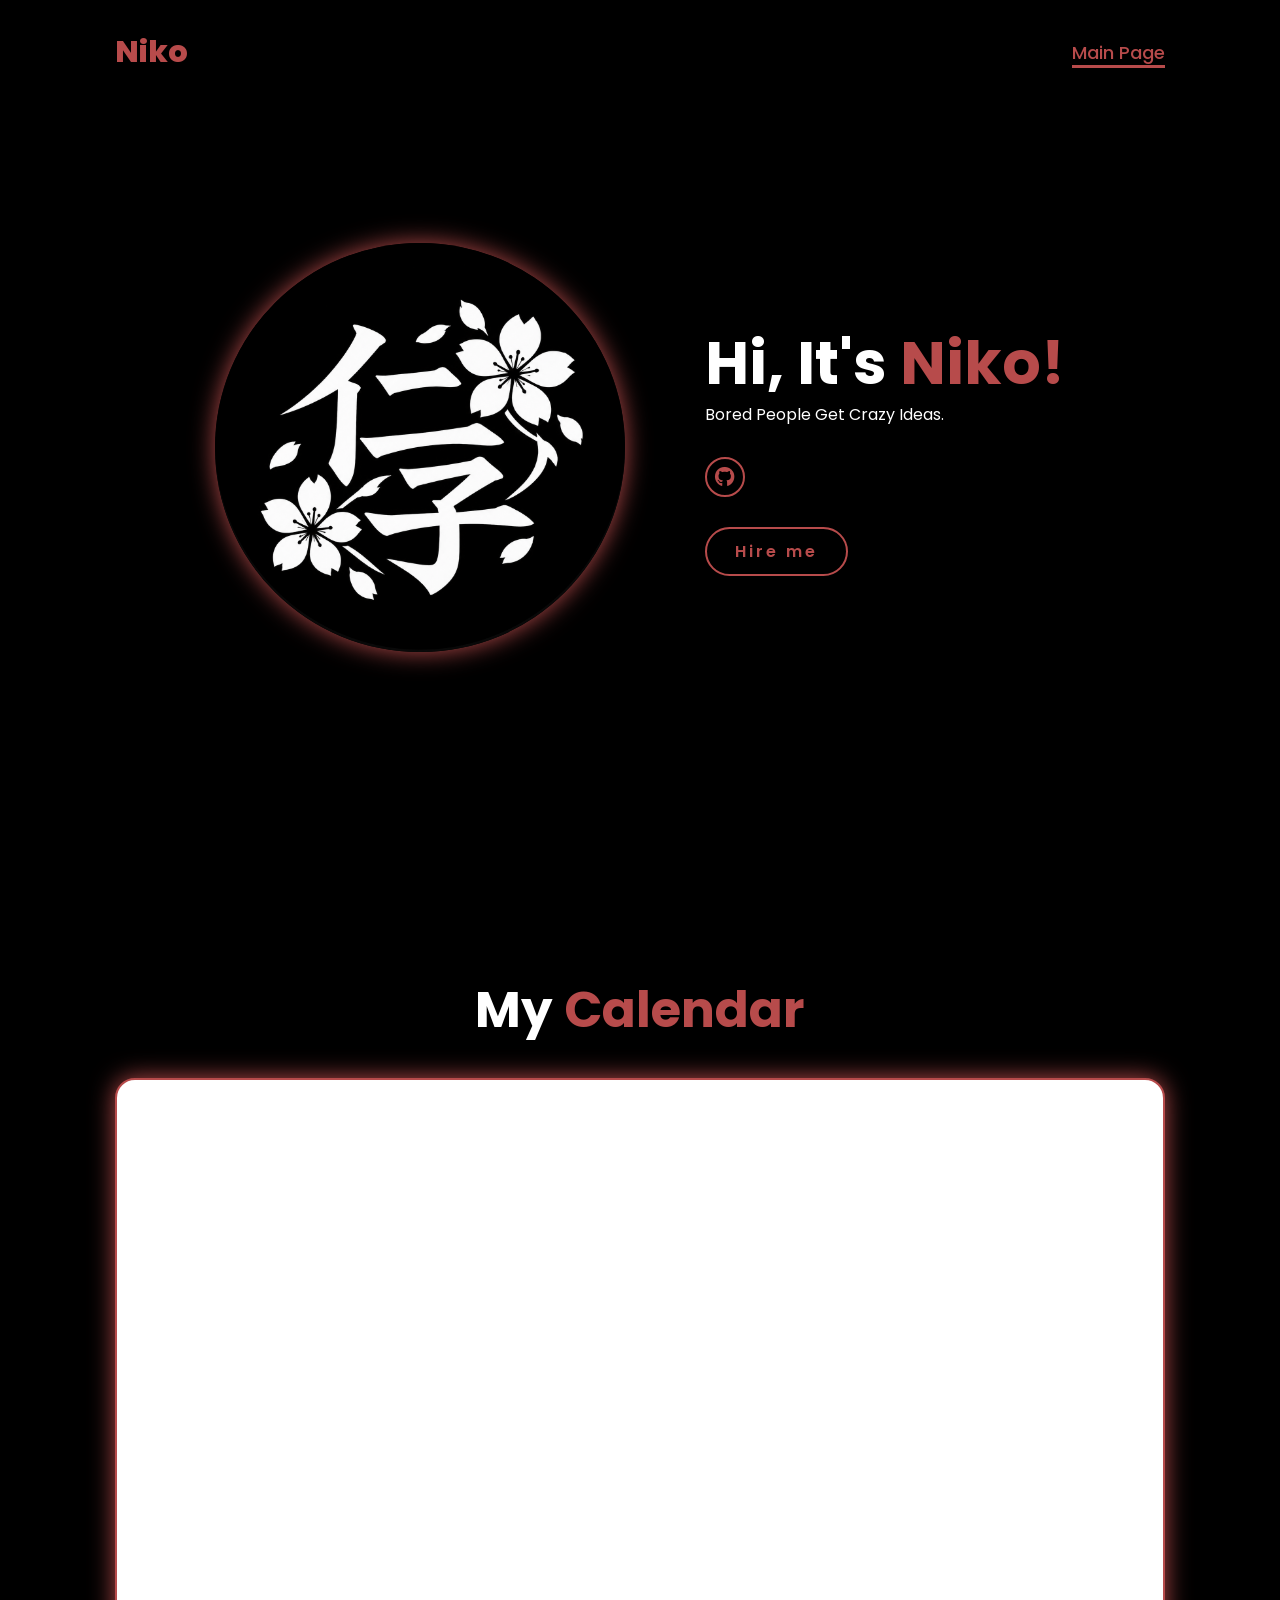
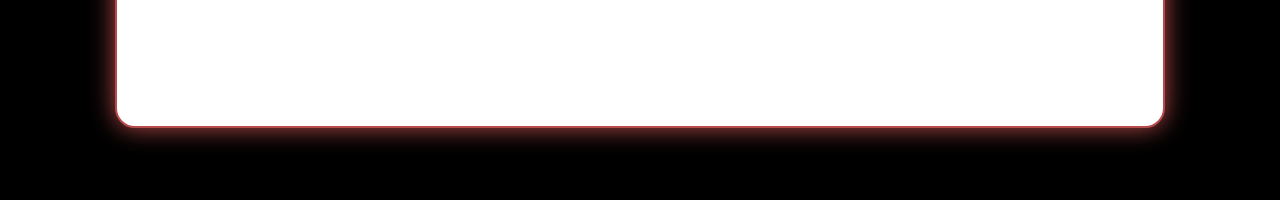
==== commit 8febe052: "Update index.html" ====
--- a/index.html
+++ b/index.html
@@ -36,9 +36,6 @@
 
         <h1>Hi, It's <span>Niko!</span></h1>
 
-        <h3 class="typing-text">
-            I'm a <span></span>
-        </h3>
 
         <p>Bored People Get Crazy Ideas.</p>
 
--- a/style.css
+++ b/style.css
@@ -1,7 +1,4 @@
 @import url('https://fonts.googleapis.com/css2?family=Poppins:wght@100;200;300;400;500;600&display=swap');
-
-
-
 
 * {
     margin: 0;
@@ -13,12 +10,8 @@
     font-family: 'Poppins', sans-serif;
 }
 
-
-
-
 html {
     font-size: 62.5%;
-    scroll-behavior: smooth;
 }
 
 body {
@@ -28,17 +21,6 @@
     background-color: black;
     color: white;
 }
-
-section {
-    min-height: 100vh;
-    padding: 5rem 9% 5rem;
-}
-
-span {
-    color: #b74b4b;
-}
-
-
 
 header {
     margin-top: 20px;
@@ -67,8 +49,6 @@
     transform: scale(1.1);
 }
 
-
-
 nav a {
     font-size: 1.8rem;
     color: white;
@@ -85,6 +65,12 @@
 }
 
 
+/* HOME */
+
+section {
+    min-height: 100vh;
+    padding: 5rem 9% 5rem;
+}
 
 .home {
     display: flex;
@@ -100,6 +86,10 @@
     line-height: 1.3;
 }
 
+span {
+    color: #b74b4b;
+}
+
 .home-content h3 {
     font-size: 4rem;
     margin-bottom: 1rem;
@@ -111,7 +101,7 @@
 }
 
 
-
+/* IMAGE */
 
 .home-img {
     border-radius: 50%;
@@ -120,7 +110,6 @@
 .home-img img {
     position: relative;
     width: 32vw;
-    max-width: 450px;
     border-radius: 50%;
     box-shadow: 0 0 25px #b74b4b;
     cursor: pointer;
@@ -131,6 +120,8 @@
     transform: scale(1.03);
 }
 
+
+/* SOCIAL ICONS */
 
 .social-icons a {
     display: inline-flex;
@@ -155,7 +146,7 @@
 }
 
 
-
+/* BUTTON */
 
 .btn {
     display: inline-block;
@@ -179,7 +170,7 @@
 }
 
 
-
+/* TYPING TEXT */
 
 .typing-text {
     font-size: 34px;
@@ -208,9 +199,6 @@
     animation: cursor 0.6s infinite;
 }
 
-
-
-
 @keyframes cursor {
     to {
         border-left: 3px solid #b74b4b;
@@ -232,7 +220,7 @@
     }
 
     61%, 80% {
-        content: "YouTuber";
+        content: "Youtuber";
     }
 
     81%, 100% {
@@ -241,49 +229,41 @@
 }
 
 
+/* CALENDAR */
+
 .calendar-section {
-    background-color: black;
     display: flex;
+    flex-direction: column;
+    align-items: center;
     justify-content: center;
-    align-items: center;
-}
-
-.calendar-container {
+    gap: 3rem;
+    background-color: black;
+}
+
+.calendar-section h2 {
+    font-size: 5rem;
+}
+
+.calendar {
     width: 100%;
-    max-width: 1200px;
-    text-align: center;
-}
-
-.calendar-container h2 {
-    font-size: 5rem;
-    margin-bottom: 1rem;
-}
-
-.calendar-description {
-    font-size: 1.7rem;
-    color: #aaa;
-    margin-bottom: 3rem;
-}
-
-
-
-.calendar-wrapper {
-    width: 100%;
+    max-width: 1100px;
     height: 650px;
-    overflow: hidden;
     border: 2px solid #b74b4b;
     border-radius: 2rem;
-    box-shadow: 0 0 25px rgba(183, 75, 75, 0.35);
+    overflow: hidden;
+    box-shadow: 0 0 25px #b74b4b;
     background-color: white;
 }
 
-.calendar-wrapper iframe {
+.calendar iframe {
     width: 100%;
     height: 100%;
     border: 0;
 }
 
 
+/* TABLET */
+
 @media (max-width: 1000px) {
 
     .home {
@@ -292,6 +272,8 @@
 
 }
 
+
+/* MOBILE */
 
 @media (max-width: 995px) {
 
@@ -344,35 +326,19 @@
         margin-top: 4rem;
     }
 
-    .calendar-container h2 {
+    .calendar-section h2 {
         font-size: 4rem;
     }
 
-    .calendar-wrapper {
+    .calendar {
         height: 550px;
     }
 }
 
 
-
+/* SMALL PHONE */
 
 @media (max-width: 600px) {
-
-    header {
-        padding: 1rem 5%;
-    }
-
-    .logo {
-        font-size: 2.5rem;
-    }
-
-    section {
-        padding: 5rem 5%;
-    }
-
-    .home {
-        margin: 4rem 0;
-    }
 
     .home .home-content h1 {
         font-size: 4rem;
@@ -382,24 +348,12 @@
         font-size: 2.5rem;
     }
 
-    .home-content p {
-        font-size: 1.5rem;
-    }
-
     .home-img img {
         width: 80vw;
     }
 
-    .calendar-container h2 {
-        font-size: 3.5rem;
-    }
-
-    .calendar-description {
-        font-size: 1.5rem;
-    }
-
-    .calendar-wrapper {
+    .calendar {
         height: 500px;
-        border-radius: 1rem;
-    }
-}
+    }
+
+}
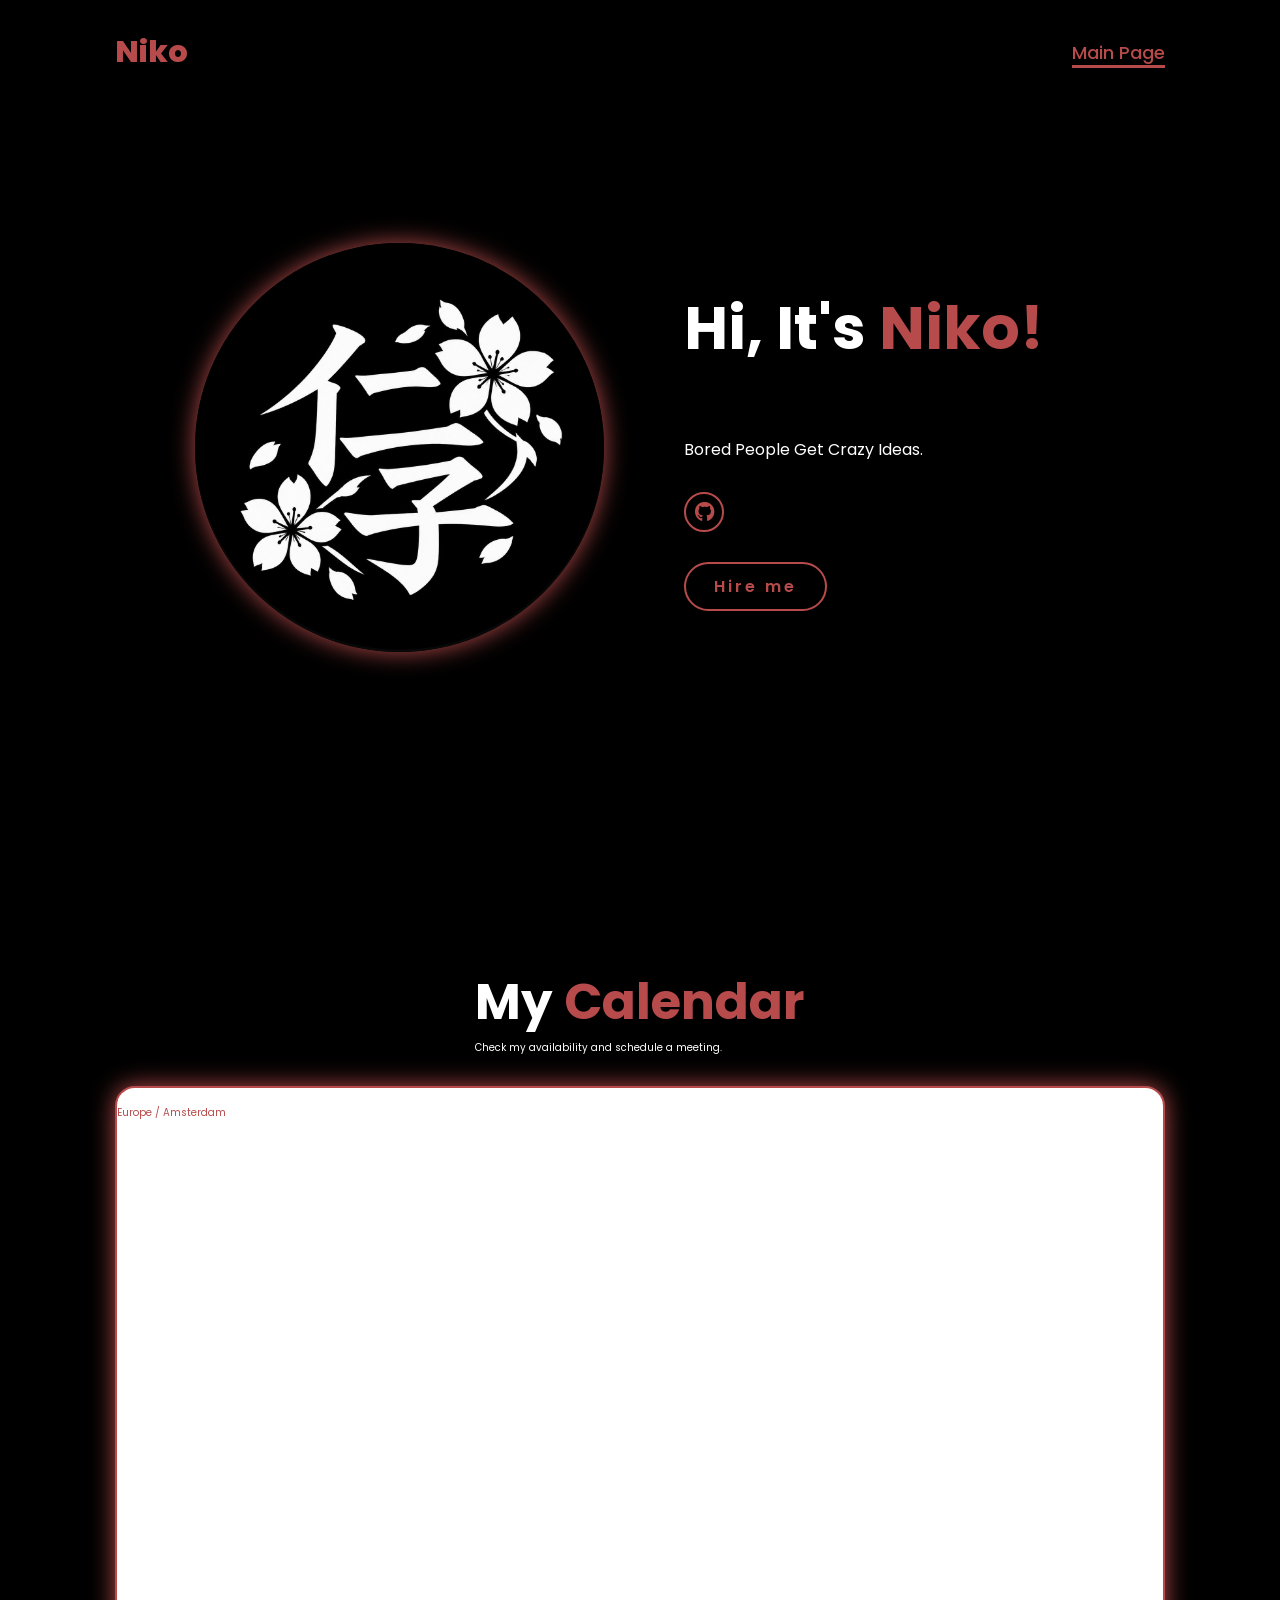
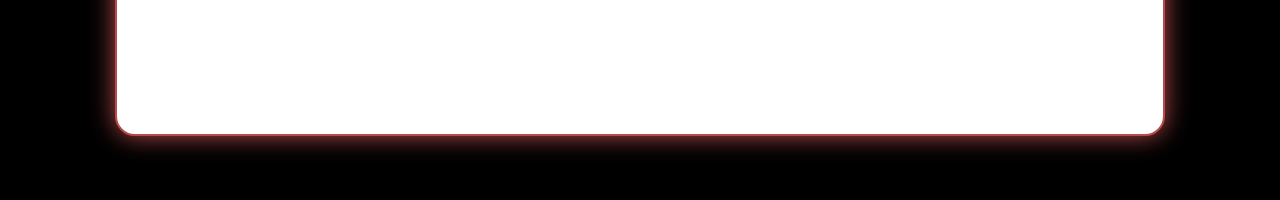
==== commit 95ea3633: "Update index.html" ====
--- a/index.html
+++ b/index.html
@@ -5,7 +5,7 @@
     <meta charset="UTF-8">
     <meta name="viewport" content="width=device-width, initial-scale=1.0">
 
-    <title>Niko</title>
+    <title>;D</title>
 
     <link rel="stylesheet" href="style.css">
 
@@ -17,57 +17,108 @@
 
 <body>
 
-<header>
-    <a href="#" class="logo">Niko</a>
+    <!-- HEADER -->
 
-    <nav>
-        <a href="#" class="active">Main Page</a>
-    </nav>
-</header>
+    <header>
+        <a href="#" class="logo">Niko</a>
+
+        <nav>
+            <a href="#" class="active">Main Page</a>
+        </nav>
+    </header>
 
 
-<section class="home">
+    <!-- HOME -->
 
-    <div class="home-img">
-        <img src="main.jpg" alt="">
-    </div>
+    <section class="home">
 
-    <div class="home-content">
+        <div class="home-img">
+            <img src="main.jpg" alt="Niko">
+        </div>
 
-        <h1>Hi, It's <span>Niko!</span></h1>
+        <div class="home-content">
+
+            <h1>Hi, It's <span>Niko!</span></h1>
+
+            <h3 class="typing-text">
+                <span></span>
+            </h3>
+
+            <p>Bored People Get Crazy Ideas.</p>
+
+            <div class="social-icons">
+
+                <a href="github" aria-label="GitHub">
+                    <i class="fa-brands fa-github"></i>
+                </a>
+
+            </div>
+
+            <a href="email" class="btn">
+                Hire me
+            </a>
+
+        </div>
+
+    </section>
 
 
-        <p>Bored People Get Crazy Ideas.</p>
+    <!-- CALENDAR -->
 
-        <div class="social-icons">
-            <a href="github">
-                <i class="fa-brands fa-github"></i>
-            </a>
+    <section class="calendar-section">
+
+        <div class="calendar-header">
+
+            <h2>
+                My <span>Calendar</span>
+            </h2>
+
+            <p>
+                Check my availability and schedule a meeting.
+            </p>
+
         </div>
 
-        <a href="email" class="btn">Hire me</a>
 
-    </div>
+        <div class="calendar">
 
-</section>
+            <div class="calendar-top">
+
+                <div class="calendar-title">
+
+                    <h3>Availability</h3>
+
+                    <span>
+                        Europe / Amsterdam
+                    </span>
+
+                </div>
 
 
+                <div class="calendar-status">
 
-<section class="calendar-section">
+                    <span></span>
 
-    <h2>My <span>Calendar</span></h2>
+                    Available
 
-    <div class="calendar">
+                </div>
 
-        <iframe
-            src="https://calendar.google.com/calendar/embed?src=149a85f6ba852b319886a43e6353422af8e94b79077515bdbb19c2bb87d4b33e%40group.calendar.google.com&ctz=Europe%2FAmsterdam"
-            frameborder="0"
-            scrolling="no">
-        </iframe>
+            </div>
 
-    </div>
 
-</section>
+            <div class="calendar-frame">
+
+                <iframe
+                    src="https://calendar.google.com/calendar/embed?src=149a85f6ba852b319886a43e6353422af8e94b79077515bdbb19c2bb87d4b33e%40group.calendar.google.com&ctz=Europe%2FAmsterdam&bgcolor=%23050505"
+                    frameborder="0"
+                    scrolling="no">
+                </iframe>
+
+            </div>
+
+        </div>
+
+    </section>
 
 
 </body>
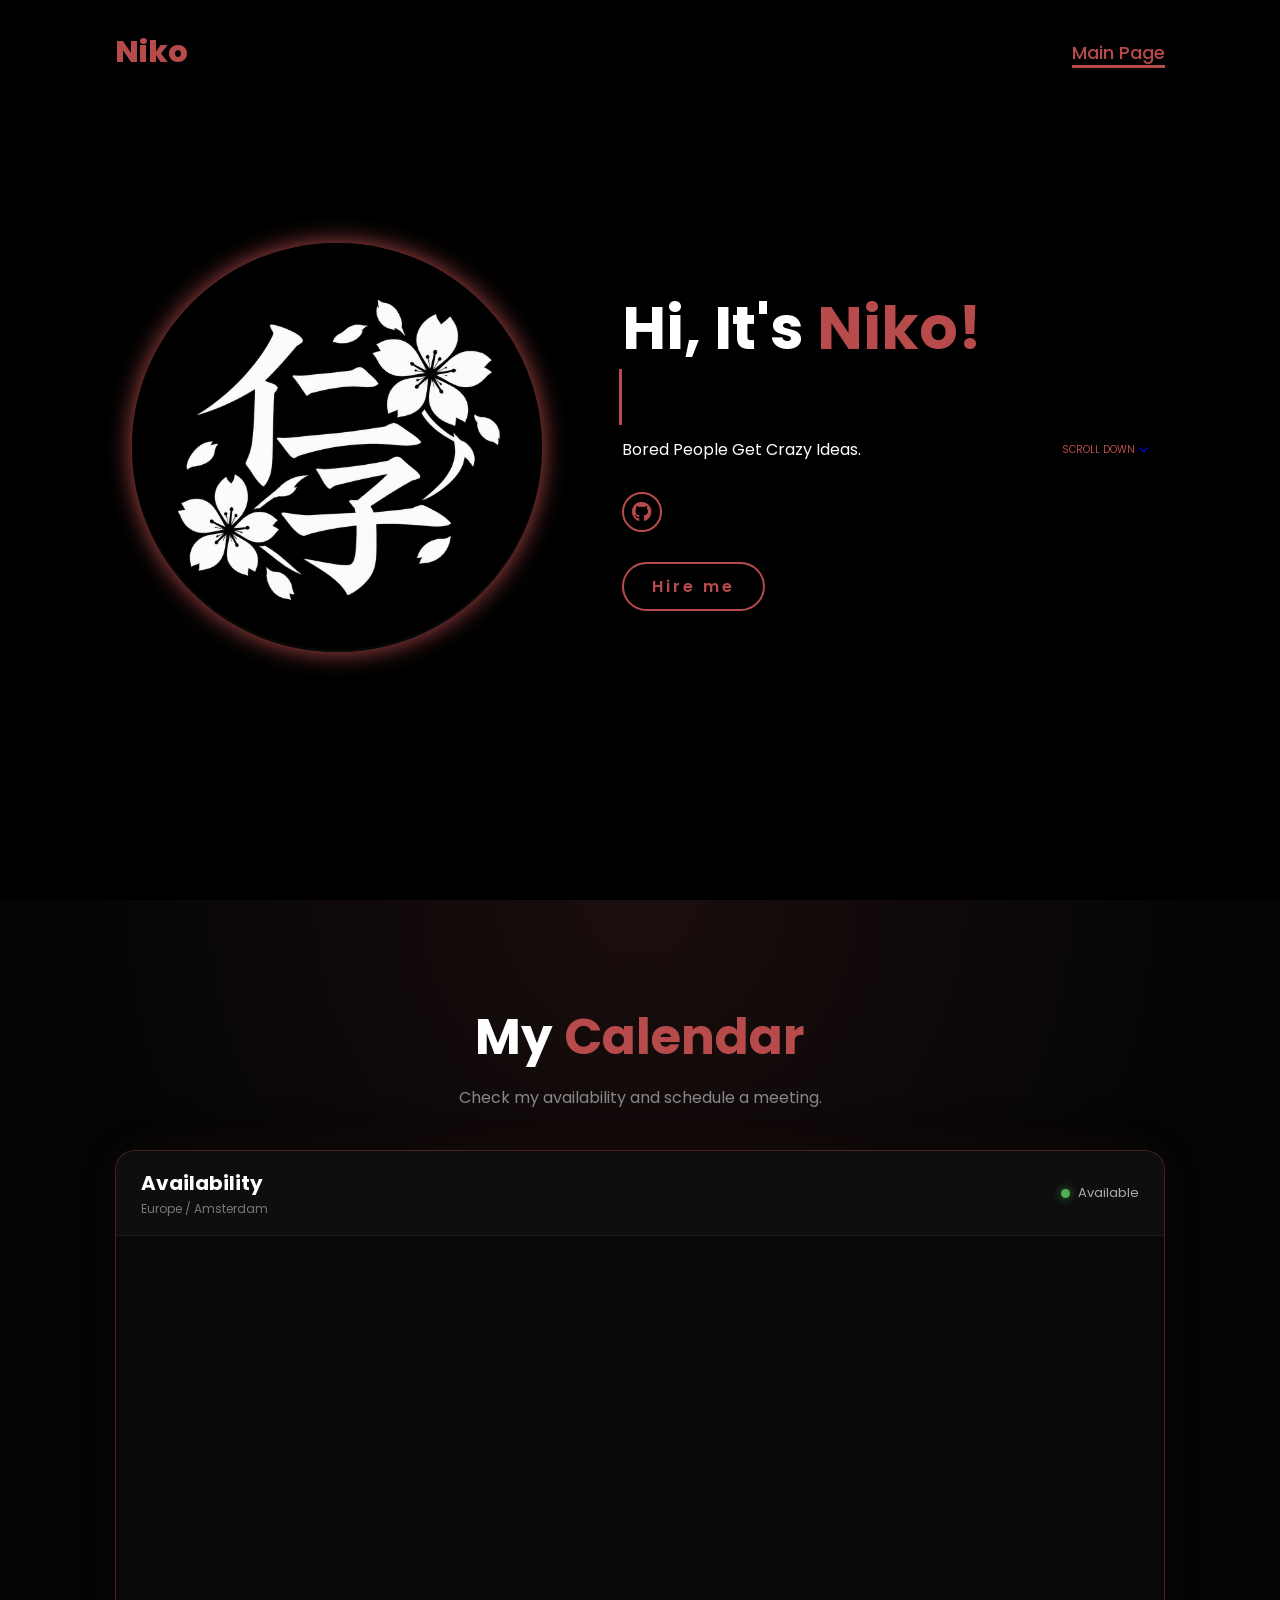
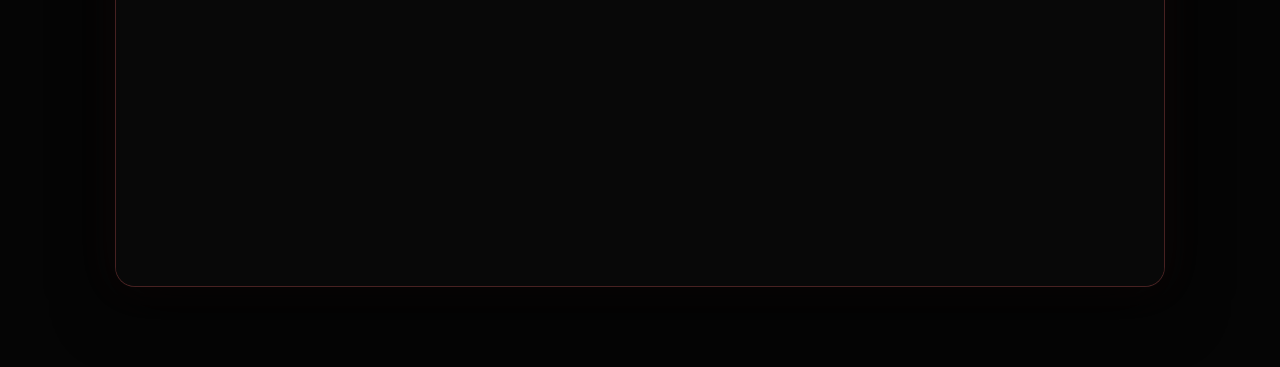
==== commit b4b64aaa: "Update index.html" ====
--- a/index.html
+++ b/index.html
@@ -5,7 +5,7 @@
     <meta charset="UTF-8">
     <meta name="viewport" content="width=device-width, initial-scale=1.0">
 
-    <title>;D</title>
+    <title>Niko</title>
 
     <link rel="stylesheet" href="style.css">
 
@@ -17,18 +17,24 @@
 
 <body>
 
-    <!-- HEADER -->
+    <!-- ==============================
+         HEADER
+    =============================== -->
 
     <header>
+
         <a href="#" class="logo">Niko</a>
 
         <nav>
             <a href="#" class="active">Main Page</a>
         </nav>
+
     </header>
 
 
-    <!-- HOME -->
+    <!-- ==============================
+         HOME
+    =============================== -->
 
     <section class="home">
 
@@ -36,36 +42,78 @@
             <img src="main.jpg" alt="Niko">
         </div>
 
+
         <div class="home-content">
 
-            <h1>Hi, It's <span>Niko!</span></h1>
+            <h1>
+                Hi, It's <span>Niko!</span>
+            </h1>
+
 
             <h3 class="typing-text">
                 <span></span>
             </h3>
 
-            <p>Bored People Get Crazy Ideas.</p>
+
+            <p>
+                Bored People Get Crazy Ideas.
+            </p>
+
+
+            <!-- SOCIALS -->
 
             <div class="social-icons">
 
-                <a href="github" aria-label="GitHub">
+                <a
+                    href="github"
+                    aria-label="GitHub"
+                >
                     <i class="fa-brands fa-github"></i>
                 </a>
 
             </div>
 
-            <a href="email" class="btn">
+
+            <!-- HIRE BUTTON -->
+
+            <a
+                href="email"
+                class="btn"
+            >
                 Hire me
             </a>
 
         </div>
 
+
+        <!-- ==============================
+             SCROLL DOWN
+        =============================== -->
+
+        <a
+            href="#calendar"
+            class="scroll-down"
+        >
+
+            <span>
+                SCROLL DOWN
+            </span>
+
+            <i class="fa-solid fa-chevron-down"></i>
+
+        </a>
+
     </section>
 
 
-    <!-- CALENDAR -->
+    <!-- ==============================
+         CALENDAR
+    =============================== -->
 
-    <section class="calendar-section">
+    <section
+        class="calendar-section"
+        id="calendar"
+    >
 
         <div class="calendar-header">
 
@@ -82,11 +130,15 @@
 
         <div class="calendar">
 
+            <!-- CALENDAR HEADER -->
+
             <div class="calendar-top">
 
                 <div class="calendar-title">
 
-                    <h3>Availability</h3>
+                    <h3>
+                        Availability
+                    </h3>
 
                     <span>
                         Europe / Amsterdam
@@ -106,6 +158,8 @@
             </div>
 
 
+            <!-- GOOGLE CALENDAR -->
+
             <div class="calendar-frame">
 
                 <iframe
@@ -122,4 +176,5 @@
 
 
 </body>
+
 </html>
--- a/style.css
+++ b/style.css
@@ -1,4 +1,9 @@
 @import url('https://fonts.googleapis.com/css2?family=Poppins:wght@100;200;300;400;500;600&display=swap');
+
+
+/* --------------------------------
+   RESET
+-------------------------------- */
 
 * {
     margin: 0;
@@ -10,8 +15,14 @@
     font-family: 'Poppins', sans-serif;
 }
 
+
+/* --------------------------------
+   GENERAL
+-------------------------------- */
+
 html {
     font-size: 62.5%;
+    scroll-behavior: smooth;
 }
 
 body {
@@ -22,26 +33,45 @@
     color: white;
 }
 
+
+/* --------------------------------
+   HEADER
+-------------------------------- */
+
 header {
     margin-top: 20px;
+
     position: fixed;
     top: 0;
     left: 0;
+
     width: 100%;
+
     padding: 1rem 9%;
+
     background-color: transparent;
+
     filter: drop-shadow(10px);
+
     display: flex;
     justify-content: space-between;
     align-items: center;
+
     z-index: 100;
 }
+
+
+/* LOGO */
 
 .logo {
     font-size: 3rem;
+
     color: #b74b4b;
+
     font-weight: 800;
+
     cursor: pointer;
+
     transition: 0.5s ease;
 }
 
@@ -49,59 +79,86 @@
     transform: scale(1.1);
 }
 
+
+/* NAVIGATION */
+
 nav a {
     font-size: 1.8rem;
+
     color: white;
+
     margin-left: 4rem;
+
     font-weight: 500;
+
     transition: 0.3s ease;
+
     border-bottom: 3px solid transparent;
 }
 
 nav a:hover,
 nav a.active {
     color: #b74b4b;
+
     border-bottom: 3px solid #b74b4b;
 }
 
 
-/* HOME */
+/* --------------------------------
+   SECTIONS
+-------------------------------- */
 
 section {
     min-height: 100vh;
-    padding: 5rem 9% 5rem;
-}
+
+    padding: 5rem 9%;
+}
+
+
+/* --------------------------------
+   HOME
+-------------------------------- */
 
 .home {
     display: flex;
+
     justify-content: center;
     align-items: center;
+
     gap: 8rem;
+
     background-color: black;
 }
+
+
+/* HOME TITLE */
 
 .home .home-content h1 {
     font-size: 6rem;
+
     font-weight: 700;
+
     line-height: 1.3;
 }
+
+
+/* RED TEXT */
 
 span {
     color: #b74b4b;
 }
 
-.home-content h3 {
-    font-size: 4rem;
-    margin-bottom: 1rem;
-    font-weight: 700;
-}
+
+/* DESCRIPTION */
 
 .home-content p {
     font-size: 1.6rem;
 }
 
 
-/* IMAGE */
+/* --------------------------------
+   PROFILE IMAGE
+-------------------------------- */
 
 .home-img {
     border-radius: 50%;
@@ -109,160 +166,399 @@
 
 .home-img img {
     position: relative;
+
     width: 32vw;
+
+    max-width: 450px;
+
     border-radius: 50%;
+
     box-shadow: 0 0 25px #b74b4b;
+
     cursor: pointer;
-    transition: 0.2s linear;
+
+    transition: 0.3s linear;
 }
 
 .home-img img:hover {
     transform: scale(1.03);
-}
-
-
-/* SOCIAL ICONS */
+
+    box-shadow:
+        0 0 25px #b74b4b,
+        0 0 50px rgba(183, 75, 75, 0.35);
+}
+
+
+/* --------------------------------
+   TYPING TEXT
+-------------------------------- */
+
+.typing-text {
+    font-size: 4rem;
+
+    font-weight: 700;
+
+    min-height: 5rem;
+
+    margin-bottom: 1rem;
+}
+
+.typing-text span {
+    position: relative;
+
+    color: #b74b4b;
+}
+
+
+/* WORD */
+
+.typing-text span::before {
+    content: "Web Developer";
+
+    color: #b74b4b;
+
+    animation: words 20s infinite;
+}
+
+
+/* CURSOR */
+
+.typing-text span::after {
+    content: "";
+
+    position: absolute;
+
+    right: -8px;
+    top: 0;
+
+    width: calc(100% + 8px);
+
+    height: 100%;
+
+    background-color: black;
+
+    border-left: 3px solid #b74b4b;
+
+    animation: cursor 0.6s infinite;
+}
+
+
+/* CURSOR ANIMATION */
+
+@keyframes cursor {
+
+    50% {
+        border-left-color: transparent;
+    }
+
+}
+
+
+/* WORD ANIMATION */
+
+@keyframes words {
+
+    0%, 20% {
+        content: "Web Developer";
+    }
+
+    21%, 40% {
+        content: "Developer";
+    }
+
+    41%, 60% {
+        content: "Web Designer";
+    }
+
+    61%, 80% {
+        content: "Youtuber";
+    }
+
+    81%, 100% {
+        content: "Script Writer";
+    }
+
+}
+
+
+/* --------------------------------
+   SOCIAL ICONS
+-------------------------------- */
 
 .social-icons a {
     display: inline-flex;
+
     justify-content: center;
     align-items: center;
+
     width: 4rem;
     height: 4rem;
+
     background-color: transparent;
+
     border: 0.2rem solid #b74b4b;
+
     font-size: 2rem;
+
     border-radius: 50%;
+
     margin: 3rem 1.5rem 3rem 0;
+
     transition: 0.3s ease;
+
     color: #b74b4b;
 }
 
 .social-icons a:hover {
     color: black;
+
     transform: scale(1.3) translateY(-5px);
+
     background-color: #b74b4b;
+
     box-shadow: 0 0 25px #b74b4b;
 }
 
 
-/* BUTTON */
+/* --------------------------------
+   BUTTON
+-------------------------------- */
 
 .btn {
     display: inline-block;
+
     padding: 1rem 2.8rem;
+
     background-color: black;
+
     border-radius: 4rem;
+
     font-size: 1.6rem;
+
     color: #b74b4b;
+
     letter-spacing: 0.3rem;
+
     font-weight: 600;
+
     border: 2px solid #b74b4b;
+
     transition: 0.3s ease;
+
     cursor: pointer;
 }
 
 .btn:hover {
     transform: scale(1.03);
+
     background-color: #b74b4b;
+
     color: black;
+
     box-shadow: 0 0 25px #b74b4b;
 }
 
 
-/* TYPING TEXT */
-
-.typing-text {
-    font-size: 34px;
-    font-weight: 600;
-    min-width: 280px;
-}
-
-.typing-text span {
-    position: relative;
-}
-
-.typing-text span::before {
-    content: "Software Developer";
-    color: #b74b4b;
-    animation: words 20s infinite;
-}
-
-.typing-text span::after {
-    content: "";
-    background-color: black;
-    position: absolute;
-    width: calc(100% + 8px);
+/* --------------------------------
+   CALENDAR SECTION
+-------------------------------- */
+
+.calendar-section {
+
+    min-height: 100vh;
+
+    padding: 10rem 9% 8rem;
+
+    display: flex;
+
+    flex-direction: column;
+
+    align-items: center;
+
+    justify-content: center;
+
+    background:
+        radial-gradient(
+            circle at 50% 0%,
+            rgba(183, 75, 75, 0.12),
+            transparent 45%
+        ),
+        #050505;
+}
+
+
+/* CALENDAR HEADER */
+
+.calendar-header {
+    text-align: center;
+
+    margin-bottom: 4rem;
+}
+
+.calendar-header h2 {
+    font-size: 5rem;
+
+    font-weight: 700;
+
+    margin-bottom: 1rem;
+}
+
+.calendar-header p {
+    font-size: 1.6rem;
+
+    color: #888;
+}
+
+
+/* --------------------------------
+   CALENDAR CARD
+-------------------------------- */
+
+.calendar {
+
+    width: 100%;
+
+    max-width: 1200px;
+
+    background: #0b0b0b;
+
+    border: 1px solid rgba(183, 75, 75, 0.35);
+
+    border-radius: 2rem;
+
+    overflow: hidden;
+
+    box-shadow:
+        0 20px 60px rgba(0, 0, 0, 0.6),
+        0 0 40px rgba(183, 75, 75, 0.08);
+
+    transition:
+        transform 0.3s ease,
+        box-shadow 0.3s ease;
+}
+
+.calendar:hover {
+
+    transform: translateY(-5px);
+
+    box-shadow:
+        0 25px 70px rgba(0, 0, 0, 0.7),
+        0 0 50px rgba(183, 75, 75, 0.14);
+}
+
+
+/* --------------------------------
+   CALENDAR TOP BAR
+-------------------------------- */
+
+.calendar-top {
+
+    height: 85px;
+
+    display: flex;
+
+    align-items: center;
+
+    justify-content: space-between;
+
+    padding: 0 2.5rem;
+
+    background: #0e0e0e;
+
+    border-bottom: 1px solid rgba(255, 255, 255, 0.06);
+}
+
+
+/* TITLE */
+
+.calendar-title h3 {
+
+    font-size: 2rem;
+
+    color: white;
+
+    margin-bottom: 0.2rem;
+}
+
+.calendar-title span {
+
+    font-size: 1.2rem;
+
+    color: #777;
+}
+
+
+/* --------------------------------
+   STATUS
+-------------------------------- */
+
+.calendar-status {
+
+    display: flex;
+
+    align-items: center;
+
+    gap: 0.8rem;
+
+    font-size: 1.3rem;
+
+    color: #aaa;
+}
+
+.calendar-status span {
+
+    width: 9px;
+
+    height: 9px;
+
+    border-radius: 50%;
+
+    background: #4caf50;
+
+    box-shadow:
+        0 0 10px rgba(76, 175, 80, 0.7);
+}
+
+
+/* --------------------------------
+   GOOGLE CALENDAR
+-------------------------------- */
+
+.calendar-frame {
+
+    width: 100%;
+
+    height: 650px;
+
+    background: #080808;
+}
+
+.calendar-frame iframe {
+
+    display: block;
+
+    width: 100%;
+
     height: 100%;
-    border-left: 3px solid black;
-    right: -8px;
-    animation: cursor 0.6s infinite;
-}
-
-@keyframes cursor {
-    to {
-        border-left: 3px solid #b74b4b;
-    }
-}
-
-@keyframes words {
-
-    0%, 20% {
-        content: "Web Developer";
-    }
-
-    21%, 40% {
-        content: "Developer";
-    }
-
-    41%, 60% {
-        content: "Web Designer";
-    }
-
-    61%, 80% {
-        content: "Youtuber";
-    }
-
-    81%, 100% {
-        content: "Script Writer";
-    }
-}
-
-
-/* CALENDAR */
-
-.calendar-section {
-    display: flex;
-    flex-direction: column;
-    align-items: center;
-    justify-content: center;
-    gap: 3rem;
-    background-color: black;
-}
-
-.calendar-section h2 {
-    font-size: 5rem;
-}
-
-.calendar {
-    width: 100%;
-    max-width: 1100px;
-    height: 650px;
-    border: 2px solid #b74b4b;
-    border-radius: 2rem;
-    overflow: hidden;
-    box-shadow: 0 0 25px #b74b4b;
-    background-color: white;
-}
-
-.calendar iframe {
-    width: 100%;
-    height: 100%;
+
     border: 0;
-}
-
-
-/* TABLET */
+
+    /*
+       Makes the Google Calendar
+       darker.
+    */
+
+    filter:
+        invert(0.88)
+        hue-rotate(180deg)
+        brightness(0.75)
+        contrast(1.05);
+}
+
+
+/* --------------------------------
+   TABLET
+-------------------------------- */
 
 @media (max-width: 1000px) {
 
@@ -273,21 +569,34 @@
 }
 
 
-/* MOBILE */
+/* --------------------------------
+   MOBILE
+-------------------------------- */
 
 @media (max-width: 995px) {
 
     nav {
+
         position: absolute;
+
         display: none;
+
         top: 0;
+
         right: 0;
+
         width: 40%;
+
         border-left: 3px solid #b74b4b;
+
         border-bottom: 3px solid #b74b4b;
+
         border-bottom-left-radius: 2rem;
+
         padding: 1rem;
+
         background-color: #161616;
+
         border-top: 0.1rem solid rgba(0, 0, 0, 0.1);
     }
 
@@ -296,64 +605,136 @@
     }
 
     nav a {
+
         display: block;
+
         font-size: 2rem;
+
         margin: 3rem 0;
     }
 
     nav a:hover,
     nav a.active {
+
         padding: 1rem;
+
         border-radius: 0.5rem;
+
         border-bottom: 0.5rem solid #b74b4b;
     }
 
+
+    /* HOME */
+
     .home {
+
         flex-direction: column;
+
         margin: 5rem 4rem;
     }
 
     .home .home-content h3 {
+
         font-size: 2.5rem;
     }
 
     .home-content h1 {
+
         font-size: 5rem;
     }
 
     .home-img img {
+
         width: 70vw;
+
         margin-top: 4rem;
     }
 
-    .calendar-section h2 {
+
+    /* CALENDAR */
+
+    .calendar-section {
+
+        padding: 8rem 4% 6rem;
+    }
+
+    .calendar-header h2 {
+
         font-size: 4rem;
     }
 
     .calendar {
+
+        border-radius: 1.5rem;
+    }
+
+    .calendar-frame {
+
+        height: 600px;
+    }
+
+}
+
+
+/* --------------------------------
+   SMALL PHONES
+-------------------------------- */
+
+@media (max-width: 600px) {
+
+    .home .home-content h1 {
+
+        font-size: 4rem;
+    }
+
+    .home-content h3 {
+
+        font-size: 2.5rem;
+    }
+
+    .home-img img {
+
+        width: 80vw;
+    }
+
+
+    /* CALENDAR */
+
+    .calendar-section {
+
+        padding: 8rem 3% 5rem;
+    }
+
+    .calendar-header h2 {
+
+        font-size: 3.5rem;
+    }
+
+    .calendar-header p {
+
+        font-size: 1.4rem;
+    }
+
+    .calendar-top {
+
+        height: 75px;
+
+        padding: 0 1.5rem;
+    }
+
+    .calendar-title h3 {
+
+        font-size: 1.6rem;
+    }
+
+    .calendar-title span {
+
+        font-size: 1rem;
+    }
+
+    .calendar-frame {
+
         height: 550px;
     }
-}
-
-
-/* SMALL PHONE */
-
-@media (max-width: 600px) {
-
-    .home .home-content h1 {
-        font-size: 4rem;
-    }
-
-    .home-content h3 {
-        font-size: 2.5rem;
-    }
-
-    .home-img img {
-        width: 80vw;
-    }
-
-    .calendar {
-        height: 500px;
-    }
-
-}
+
+}
